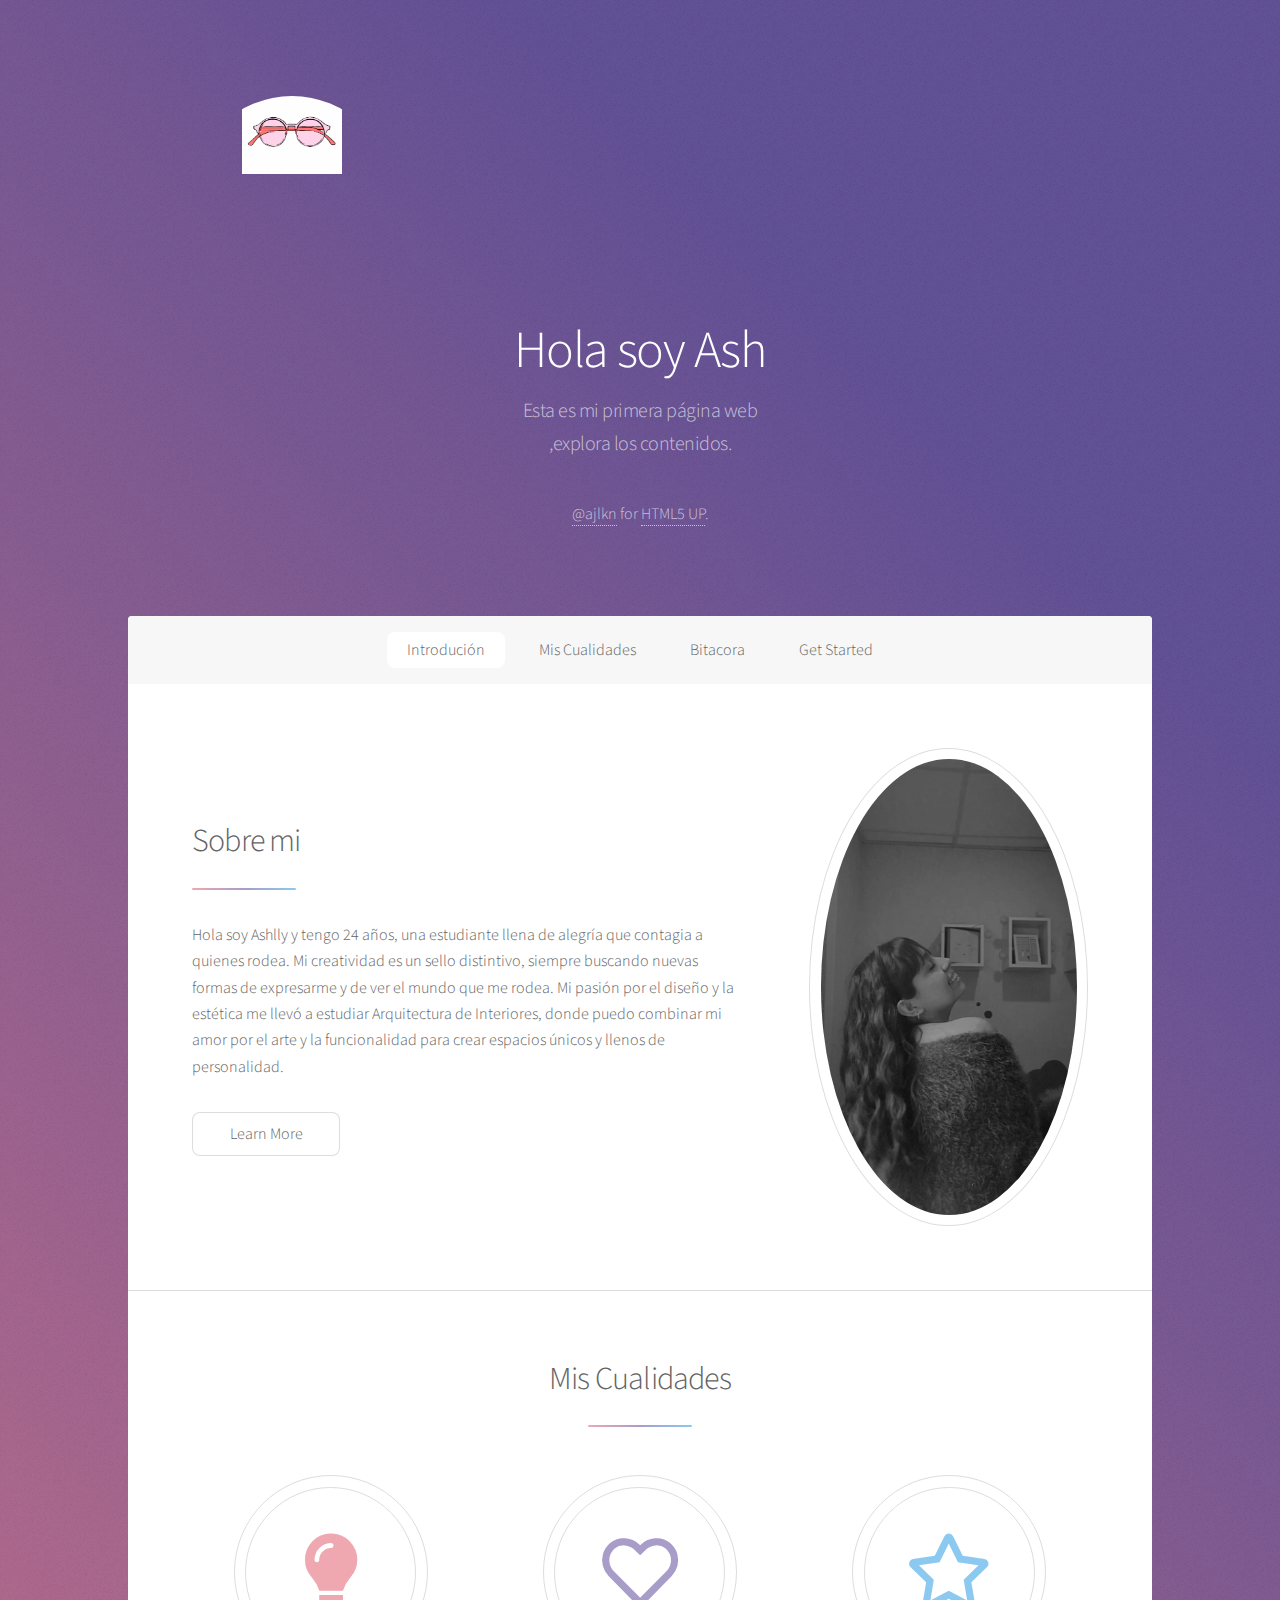
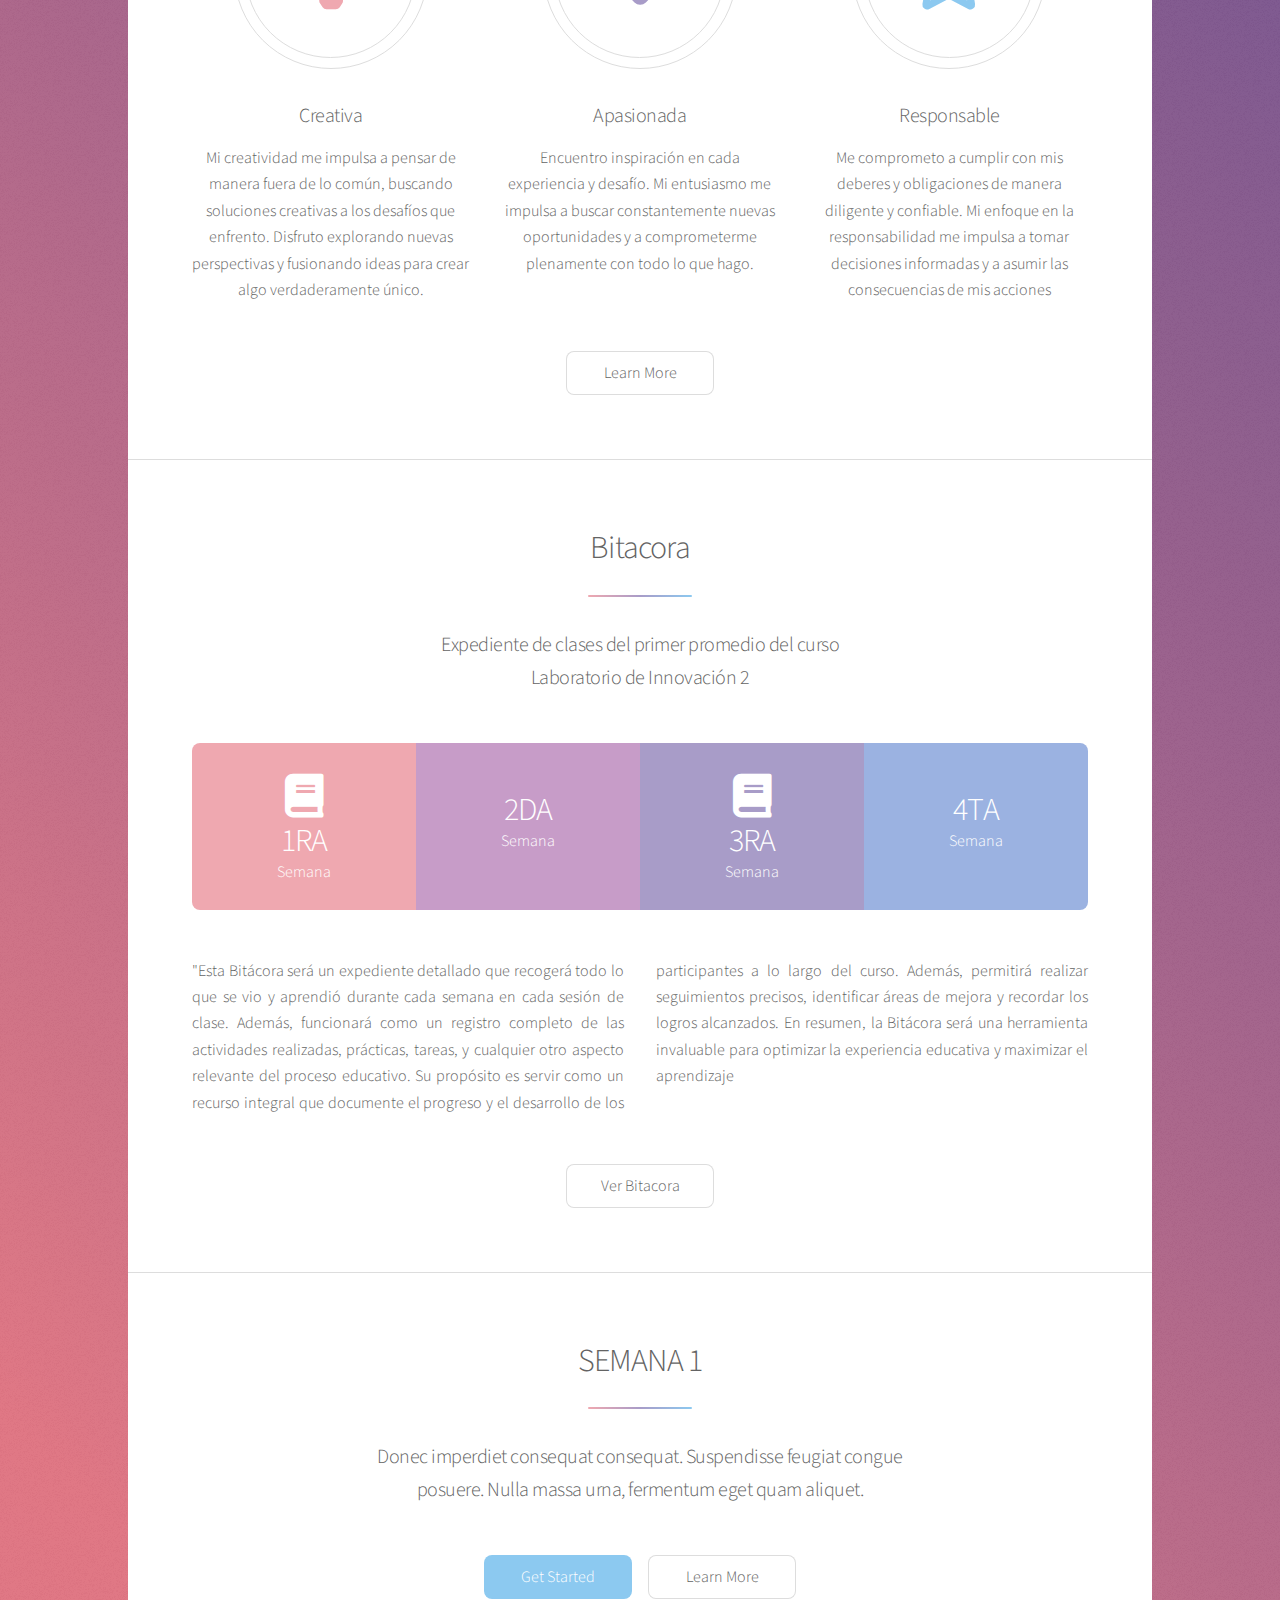
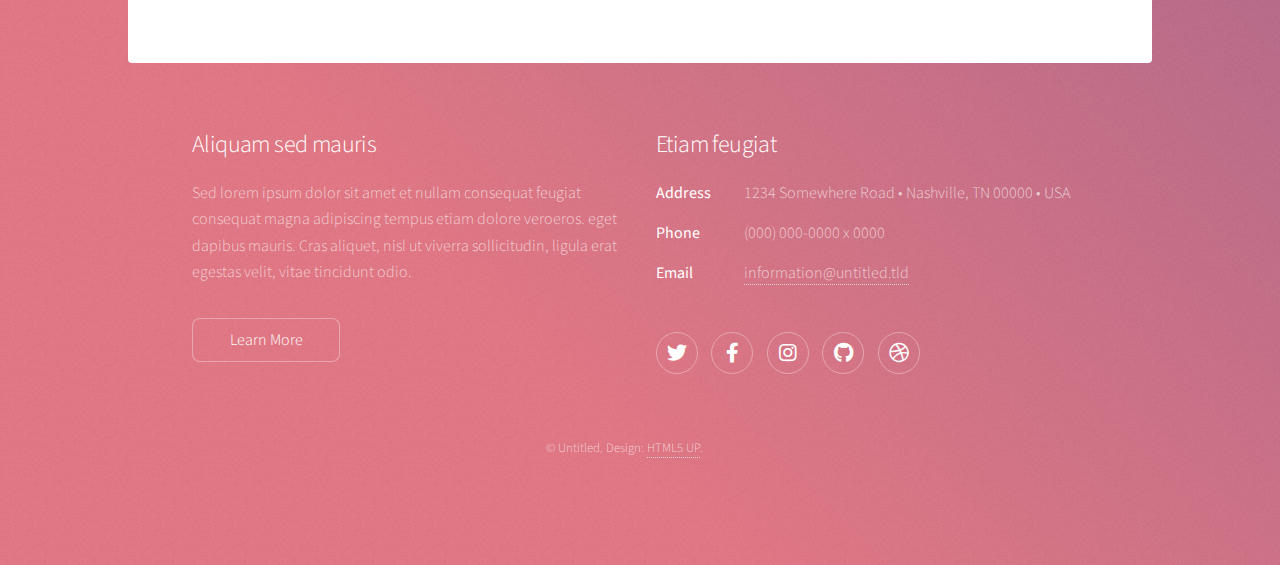
==== index.html @ 746a0861 "iconos cualidades" ====
<!DOCTYPE HTML>
<!--
	Stellar by HTML5 UP
	html5up.net | @ajlkn
	Free for personal and commercial use under the CCA 3.0 license (html5up.net/license)
-->
<html>
	<head>
		<title>Stellar by HTML5 UP</title>
		<meta charset="utf-8" />
		<meta name="viewport" content="width=device-width, initial-scale=1, user-scalable=no" />
		<link rel="stylesheet" href="assets/css/main.css" />
		<noscript><link rel="stylesheet" href="assets/css/noscript.css" /></noscript>
	</head>
	<body class="is-preload">

		<!-- Wrapper -->
			<div id="wrapper">

				<!-- Header -->
					<header id="header" class="alt">
						<span class="logo"><div class="circular-img"><img src="./gafas.jpg" alt="" />
						</div></span>
						<h1>Hola soy Ash</h1>
						<p>Esta es mi primera página web<br />
						,explora los contenidos.</p> <a href="https://twitter.com/ajlkn">@ajlkn</a> for <a href="https://html5up.net">HTML5 UP</a>.</p>
					</header>

				<!-- Nav -->
					<nav id="nav">
						<ul>
							<li><a href="#intro" class="active">Introdución</a></li>
							<li><a href="#first">Mis Cualidades</a></li>
							<li><a href="#second">Bitacora</a></li>
							<li><a href="#cta">Get Started</a></li>
						</ul>
					</nav>

				<!-- Main -->
					<div id="main">

						<!-- Introduction -->
							<section id="intro" class="main">
								<div class="spotlight">
									<div class="content">
										<header class="major">
											<h2>Sobre mi</h2>
										</header>
										<p>Hola soy Ashlly y tengo 24 años, una estudiante llena de alegría que contagia
										 a quienes rodea. Mi creatividad es un sello distintivo, siempre buscando nuevas 
									     formas de expresarme y de ver el mundo que me rodea. Mi pasión por el diseño y la
										 estética me llevó a estudiar Arquitectura de Interiores, donde puedo combinar mi 
										 amor por el arte y la funcionalidad para crear espacios únicos y llenos de personalidad.</p>
										<ul class="actions">
											<li><a href="generic.html" class="button">Learn More</a></li>
										</ul>
									</div>
									<span class="image"><img src="./IMG_7757 (1).PNG" alt="foto de perfil" /></span>
								</div>
							</section>

						<!-- First Section -->
							<section id="first" class="main special">
								<header class="major">
									<h2>Mis Cualidades</h2>
								</header>
								<ul class="features">
									<li>
										<span class="icon solid major style1 fa-lightbulb"></span>
										<h3>Creativa</h3>
										<p>Mi creatividad me impulsa a pensar de manera fuera de lo común, buscando soluciones creativas a los desafíos que enfrento. Disfruto explorando nuevas perspectivas y fusionando ideas para crear algo verdaderamente único.</p>
									</li>
									<li>
										<span class="icon major style3 fa-heart"></span>
										<h3>Apasionada</h3>
										<p>Encuentro inspiración en cada experiencia y desafío. Mi entusiasmo me impulsa a buscar constantemente nuevas oportunidades y a comprometerme plenamente con todo lo que hago.</p>
									</li>
									<li>
										<span class="icon major style5 fa-star"></span>
										<h3>Responsable</h3>
										<p>Me comprometo a cumplir con mis deberes y obligaciones de manera diligente y confiable. Mi enfoque en la responsabilidad me impulsa a tomar decisiones informadas y a asumir las consecuencias de mis acciones</p>
									</li>
								</ul>
								<footer class="major">
									<ul class="actions special">
										<li><a href="generic.html" class="button">Learn More</a></li>
									</ul>
								</footer>
							</section>

						<!-- Second Section -->
							<section id="second" class="main special">
								<header class="major">
									<h2>Bitacora</h2>
									<p>Expediente de clases del primer promedio del curso<br />
									Laboratorio de Innovación 2</p>
								</header>
								<ul class="statistics">
									<li class="style1">
										<span class="icon solid fa-book"></span>
										<strong>1RA</strong>Semana
									</li>
									<li class="style2">
										<span class="icon solid fa-computer"></span>
										<strong>2DA</strong>Semana
									</li>
									<li class="style3">
										<span class="icon solid fa-book"></span>
										<strong>3RA</strong>Semana
									</li>
									<li class="style4">
										<span class="icon solid fa-computer"></span>
										<strong>4TA</strong>Semana
									</li>
								</ul>
								<p class="content">"Esta Bitácora será un expediente detallado que recogerá todo lo que se vio y aprendió durante cada semana en cada sesión de clase. Además, funcionará como un registro completo de las actividades realizadas, prácticas, tareas, y cualquier otro aspecto relevante del proceso educativo. Su propósito es servir como un recurso integral que documente el progreso y el desarrollo de los participantes a lo largo del curso. Además, permitirá realizar seguimientos precisos, identificar áreas de mejora y recordar los logros alcanzados. En resumen, la Bitácora será una herramienta invaluable para optimizar la experiencia educativa y maximizar el aprendizaje</p>
								<footer class="major">
									<ul class="actions special">
										<li><a href="generic.html" class="button">Ver Bitacora</a></li>
									</ul>
								</footer>
							</section>

						<!-- Get Started -->
							<section id="cta" class="main special">
								<header class="major">
									<h2>SEMANA 1</h2>
									<p>Donec imperdiet consequat consequat. Suspendisse feugiat congue<br />
									posuere. Nulla massa urna, fermentum eget quam aliquet.</p>
								</header> 
								<footer class="major">
									<ul class="actions special">
										<li><a href="generic.html" class="button primary">Get Started</a></li>
										<li><a href="generic.html" class="button">Learn More</a></li>
									</ul>
								</footer>
							</section>

					</div>

				<!-- Footer -->
					<footer id="footer">
						<section>
							<h2>Aliquam sed mauris</h2>
							<p>Sed lorem ipsum dolor sit amet et nullam consequat feugiat consequat magna adipiscing tempus etiam dolore veroeros. eget dapibus mauris. Cras aliquet, nisl ut viverra sollicitudin, ligula erat egestas velit, vitae tincidunt odio.</p>
							<ul class="actions">
								<li><a href="generic.html" class="button">Learn More</a></li>
							</ul>
						</section>
						<section>
							<h2>Etiam feugiat</h2>
							<dl class="alt">
								<dt>Address</dt>
								<dd>1234 Somewhere Road &bull; Nashville, TN 00000 &bull; USA</dd>
								<dt>Phone</dt>
								<dd>(000) 000-0000 x 0000</dd>
								<dt>Email</dt>
								<dd><a href="#">information@untitled.tld</a></dd>
							</dl>
							<ul class="icons">
								<li><a href="#" class="icon brands fa-twitter alt"><span class="label">Twitter</span></a></li>
								<li><a href="#" class="icon brands fa-facebook-f alt"><span class="label">Facebook</span></a></li>
								<li><a href="#" class="icon brands fa-instagram alt"><span class="label">Instagram</span></a></li>
								<li><a href="#" class="icon brands fa-github alt"><span class="label">GitHub</span></a></li>
								<li><a href="#" class="icon brands fa-dribbble alt"><span class="label">Dribbble</span></a></li>
							</ul>
						</section>
						<p class="copyright">&copy; Untitled. Design: <a href="https://html5up.net">HTML5 UP</a>.</p>
					</footer>

			</div>

		<!-- Scripts -->
			<script src="assets/js/jquery.min.js"></script>
			<script src="assets/js/jquery.scrollex.min.js"></script>
			<script src="assets/js/jquery.scrolly.min.js"></script>
			<script src="assets/js/browser.min.js"></script>
			<script src="assets/js/breakpoints.min.js"></script>
			<script src="assets/js/util.js"></script>
			<script src="assets/js/main.js"></script>

	</body>
</html>
---- assets/css/main.css ----
@import url(fontawesome-all.min.css);
@import 'https://fonts.googleapis.com/css?family=Source+Sans+Pro:300,400';

/*
	Stellar by HTML5 UP
	html5up.net | @ajlkn
	Free for personal and commercial use under the CCA 3.0 license (html5up.net/license)
*/

html, body, div, span, applet, object,
iframe, h1, h2, h3, h4, h5, h6, p, blockquote,
pre, a, abbr, acronym, address, big, cite,
code, del, dfn, em, img, ins, kbd, q, s, samp,
small, strike, strong, sub, sup, tt, var, b,
u, i, center, dl, dt, dd, ol, ul, li, fieldset,
form, label, legend, table, caption, tbody,
tfoot, thead, tr, th, td, article, aside,
canvas, details, embed, figure, figcaption,
footer, header, hgroup, menu, nav, output, ruby,
section, summary, time, mark, audio, video {
	margin: 0;
	padding: 0;
	border: 0;
	font-size: 100%;
	font: inherit;
	vertical-align: baseline;}

article, aside, details, figcaption, figure,
footer, header, hgroup, menu, nav, section {
	display: block;}

body {
	line-height: 1;
}

ol, ul {
	list-style: none;
}

blockquote, q {
	quotes: none;
}

	blockquote:before, blockquote:after, q:before, q:after {
		content: '';
		content: none;
	}

table {
	border-collapse: collapse;
	border-spacing: 0;
}

body {
	-webkit-text-size-adjust: none;
}

mark {
	background-color: transparent;
	color: inherit;
}

input::-moz-focus-inner {
	border: 0;
	padding: 0;
}

input, select, textarea {
	-moz-appearance: none;
	-webkit-appearance: none;
	-ms-appearance: none;
	appearance: none;
}

/* Basic */

	@-ms-viewport {
		width: device-width;
	}

	body {
		-ms-overflow-style: scrollbar;
	}

	@media screen and (max-width: 480px) {

		html, body {
			min-width: 320px;
		}

	}

	html {
		box-sizing: border-box;
	}

	*, *:before, *:after {
		box-sizing: inherit;
	}

	body {
		background-color: #935d8c;
		background-image: url("images/overlay.png"), -moz-linear-gradient(45deg, #e37682 15%, #5f4d93 85%);
		background-image: url("images/overlay.png"), -webkit-linear-gradient(45deg, #e37682 15%, #5f4d93 85%);
		background-image: url("images/overlay.png"), -ms-linear-gradient(45deg, #e37682 15%, #5f4d93 85%);
		background-image: url("images/overlay.png"), linear-gradient(45deg, #e37682 15%, #5f4d93 85%);
	}

		body.is-preload *, body.is-preload *:before, body.is-preload *:after {
			-moz-animation: none !important;
			-webkit-animation: none !important;
			-ms-animation: none !important;
			animation: none !important;
			-moz-transition: none !important;
			-webkit-transition: none !important;
			-ms-transition: none !important;
			transition: none !important;
		}

/* Type */

	body {
		background-color: #935d8c;
		color: rgba(255, 255, 255, 0.65);
	}

	body, input, select, textarea {
		font-family: "Source Sans Pro", Helvetica, sans-serif;
		font-size: 17pt;
		font-weight: 300;
		line-height: 1.65;
	}

		@media screen and (max-width: 1680px) {

			body, input, select, textarea {
				font-size: 14pt;
			}

		}

		@media screen and (max-width: 1280px) {

			body, input, select, textarea {
				font-size: 12pt;
			}

		}

		@media screen and (max-width: 360px) {

			body, input, select, textarea {
				font-size: 11pt;
			}

		}

	a {
		-moz-transition: color 0.2s ease, border-bottom 0.2s ease;
		-webkit-transition: color 0.2s ease, border-bottom 0.2s ease;
		-ms-transition: color 0.2s ease, border-bottom 0.2s ease;
		transition: color 0.2s ease, border-bottom 0.2s ease;
		text-decoration: none;
		border-bottom: dotted 1px;
		color: inherit;
	}

		a:hover {
			border-bottom-color: transparent;
		}

	strong, b {
		font-weight: 400;
	}

	em, i {
		font-style: italic;
	}

	p {
		margin: 0 0 2em 0;
	}

		p.content {
			-moz-columns: 20em 2;
			-webkit-columns: 20em 2;
			-ms-columns: 20em 2;
			columns: 20em 2;
			-moz-column-gap: 2em;
			-webkit-column-gap: 2em;
			-ms-column-gap: 2em;
			column-gap: 2em;
			text-align: justify;
		}

	h1, h2, h3, h4, h5, h6 {
		font-weight: 300;
		line-height: 1.5;
		margin: 0 0 0.7em 0;
		letter-spacing: -0.025em;
	}

		h1 a, h2 a, h3 a, h4 a, h5 a, h6 a {
			color: inherit;
			text-decoration: none;
		}

	h1 {
		font-size: 2.5em;
		line-height: 1.2;
	}

	h2 {
		font-size: 1.5em;
	}

	h3 {
		font-size: 1.25em;
	}

	h4 {
		font-size: 1.1em;
	}

	h5 {
		font-size: 0.9em;
	}

	h6 {
		font-size: 0.7em;
	}

	@media screen and (max-width: 736px) {

		h1 {
			font-size: 2em;
		}

	}

	sub {
		font-size: 0.8em;
		position: relative;
		top: 0.5em;
	}

	sup {
		font-size: 0.8em;
		position: relative;
		top: -0.5em;
	}

	blockquote {
		border-left: solid 4px;
		font-style: italic;
		margin: 0 0 2em 0;
		padding: 0.5em 0 0.5em 2em;
	}

	code {
		border-radius: 8px;
		border: solid 1px;
		font-family: "Courier New", monospace;
		font-size: 0.9em;
		margin: 0 0.25em;
		padding: 0.25em 0.65em;
	}

	pre {
		-webkit-overflow-scrolling: touch;
		font-family: "Courier New", monospace;
		font-size: 0.9em;
		margin: 0 0 2em 0;
	}

		pre code {
			display: block;
			line-height: 1.75;
			padding: 1em 1.5em;
			overflow-x: auto;
		}

	hr {
		border: 0;
		border-bottom: solid 1px;
		margin: 2em 0;
	}

		hr.major {
			margin: 3em 0;
		}

	.align-left {
		text-align: left;
	}

	.align-center {
		text-align: center;
	}

	.align-right {
		text-align: right;
	}

	input, select, textarea {
		color: #ffffff;
	}

	a:hover {
		color: #ffffff;
	}

	strong, b {
		color: #ffffff;
	}

	h1, h2, h3, h4, h5, h6 {
		color: #ffffff;
	}

	blockquote {
		border-left-color: rgba(255, 255, 255, 0.35);
	}

	code {
		background: rgba(255, 255, 255, 0.075);
		border-color: rgba(255, 255, 255, 0.35);
	}

	hr {
		border-bottom-color: rgba(255, 255, 255, 0.35);
	}

/* Row */

	.row {
		display: flex;
		flex-wrap: wrap;
		box-sizing: border-box;
		align-items: stretch;
	}

		.row > * {
			box-sizing: border-box;
		}

		.row.gtr-uniform > * > :last-child {
			margin-bottom: 0;
		}

		.row.aln-left {
			justify-content: flex-start;
		}

		.row.aln-center {
			justify-content: center;
		}

		.row.aln-right {
			justify-content: flex-end;
		}

		.row.aln-top {
			align-items: flex-start;
		}

		.row.aln-middle {
			align-items: center;
		}

		.row.aln-bottom {
			align-items: flex-end;
		}

		.row > .imp {
			order: -1;
		}

		.row > .col-1 {
			width: 8.33333%;
		}

		.row > .off-1 {
			margin-left: 8.33333%;
		}

		.row > .col-2 {
			width: 16.66667%;
		}

		.row > .off-2 {
			margin-left: 16.66667%;
		}

		.row > .col-3 {
			width: 25%;
		}

		.row > .off-3 {
			margin-left: 25%;
		}

		.row > .col-4 {
			width: 33.33333%;
		}

		.row > .off-4 {
			margin-left: 33.33333%;
		}

		.row > .col-5 {
			width: 41.66667%;
		}

		.row > .off-5 {
			margin-left: 41.66667%;
		}

		.row > .col-6 {
			width: 50%;
		}

		.row > .off-6 {
			margin-left: 50%;
		}

		.row > .col-7 {
			width: 58.33333%;
		}

		.row > .off-7 {
			margin-left: 58.33333%;
		}

		.row > .col-8 {
			width: 66.66667%;
		}

		.row > .off-8 {
			margin-left: 66.66667%;
		}

		.row > .col-9 {
			width: 75%;
		}

		.row > .off-9 {
			margin-left: 75%;
		}

		.row > .col-10 {
			width: 83.33333%;
		}

		.row > .off-10 {
			margin-left: 83.33333%;
		}

		.row > .col-11 {
			width: 91.66667%;
		}

		.row > .off-11 {
			margin-left: 91.66667%;
		}

		.row > .col-12 {
			width: 100%;
		}

		.row > .off-12 {
			margin-left: 100%;
		}

		.row.gtr-0 {
			margin-top: 0;
			margin-left: 0em;
		}

			.row.gtr-0 > * {
				padding: 0 0 0 0em;
			}

			.row.gtr-0.gtr-uniform {
				margin-top: 0em;
			}

				.row.gtr-0.gtr-uniform > * {
					padding-top: 0em;
				}

		.row.gtr-25 {
			margin-top: 0;
			margin-left: -0.375em;
		}

			.row.gtr-25 > * {
				padding: 0 0 0 0.375em;
			}

			.row.gtr-25.gtr-uniform {
				margin-top: -0.375em;
			}

				.row.gtr-25.gtr-uniform > * {
					padding-top: 0.375em;
				}

		.row.gtr-50 {
			margin-top: 0;
			margin-left: -0.75em;
		}

			.row.gtr-50 > * {
				padding: 0 0 0 0.75em;
			}

			.row.gtr-50.gtr-uniform {
				margin-top: -0.75em;
			}

				.row.gtr-50.gtr-uniform > * {
					padding-top: 0.75em;
				}

		.row {
			margin-top: 0;
			margin-left: -1.5em;
		}

			.row > * {
				padding: 0 0 0 1.5em;
			}

			.row.gtr-uniform {
				margin-top: -1.5em;
			}

				.row.gtr-uniform > * {
					padding-top: 1.5em;
				}

		.row.gtr-150 {
			margin-top: 0;
			margin-left: -2.25em;
		}

			.row.gtr-150 > * {
				padding: 0 0 0 2.25em;
			}

			.row.gtr-150.gtr-uniform {
				margin-top: -2.25em;
			}

				.row.gtr-150.gtr-uniform > * {
					padding-top: 2.25em;
				}

		.row.gtr-200 {
			margin-top: 0;
			margin-left: -3em;
		}

			.row.gtr-200 > * {
				padding: 0 0 0 3em;
			}

			.row.gtr-200.gtr-uniform {
				margin-top: -3em;
			}

				.row.gtr-200.gtr-uniform > * {
					padding-top: 3em;
				}

		@media screen and (max-width: 1680px) {

			.row {
				display: flex;
				flex-wrap: wrap;
				box-sizing: border-box;
				align-items: stretch;
			}

				.row > * {
					box-sizing: border-box;
				}

				.row.gtr-uniform > * > :last-child {
					margin-bottom: 0;
				}

				.row.aln-left {
					justify-content: flex-start;
				}

				.row.aln-center {
					justify-content: center;
				}

				.row.aln-right {
					justify-content: flex-end;
				}

				.row.aln-top {
					align-items: flex-start;
				}

				.row.aln-middle {
					align-items: center;
				}

				.row.aln-bottom {
					align-items: flex-end;
				}

				.row > .imp-xlarge {
					order: -1;
				}

				.row > .col-1-xlarge {
					width: 8.33333%;
				}

				.row > .off-1-xlarge {
					margin-left: 8.33333%;
				}

				.row > .col-2-xlarge {
					width: 16.66667%;
				}

				.row > .off-2-xlarge {
					margin-left: 16.66667%;
				}

				.row > .col-3-xlarge {
					width: 25%;
				}

				.row > .off-3-xlarge {
					margin-left: 25%;
				}

				.row > .col-4-xlarge {
					width: 33.33333%;
				}

				.row > .off-4-xlarge {
					margin-left: 33.33333%;
				}

				.row > .col-5-xlarge {
					width: 41.66667%;
				}

				.row > .off-5-xlarge {
					margin-left: 41.66667%;
				}

				.row > .col-6-xlarge {
					width: 50%;
				}

				.row > .off-6-xlarge {
					margin-left: 50%;
				}

				.row > .col-7-xlarge {
					width: 58.33333%;
				}

				.row > .off-7-xlarge {
					margin-left: 58.33333%;
				}

				.row > .col-8-xlarge {
					width: 66.66667%;
				}

				.row > .off-8-xlarge {
					margin-left: 66.66667%;
				}

				.row > .col-9-xlarge {
					width: 75%;
				}

				.row > .off-9-xlarge {
					margin-left: 75%;
				}

				.row > .col-10-xlarge {
					width: 83.33333%;
				}

				.row > .off-10-xlarge {
					margin-left: 83.33333%;
				}

				.row > .col-11-xlarge {
					width: 91.66667%;
				}

				.row > .off-11-xlarge {
					margin-left: 91.66667%;
				}

				.row > .col-12-xlarge {
					width: 100%;
				}

				.row > .off-12-xlarge {
					margin-left: 100%;
				}

				.row.gtr-0 {
					margin-top: 0;
					margin-left: 0em;
				}

					.row.gtr-0 > * {
						padding: 0 0 0 0em;
					}

					.row.gtr-0.gtr-uniform {
						margin-top: 0em;
					}

						.row.gtr-0.gtr-uniform > * {
							padding-top: 0em;
						}

				.row.gtr-25 {
					margin-top: 0;
					margin-left: -0.375em;
				}

					.row.gtr-25 > * {
						padding: 0 0 0 0.375em;
					}

					.row.gtr-25.gtr-uniform {
						margin-top: -0.375em;
					}

						.row.gtr-25.gtr-uniform > * {
							padding-top: 0.375em;
						}

				.row.gtr-50 {
					margin-top: 0;
					margin-left: -0.75em;
				}

					.row.gtr-50 > * {
						padding: 0 0 0 0.75em;
					}

					.row.gtr-50.gtr-uniform {
						margin-top: -0.75em;
					}

						.row.gtr-50.gtr-uniform > * {
							padding-top: 0.75em;
						}

				.row {
					margin-top: 0;
					margin-left: -1.5em;
				}

					.row > * {
						padding: 0 0 0 1.5em;
					}

					.row.gtr-uniform {
						margin-top: -1.5em;
					}

						.row.gtr-uniform > * {
							padding-top: 1.5em;
						}

				.row.gtr-150 {
					margin-top: 0;
					margin-left: -2.25em;
				}

					.row.gtr-150 > * {
						padding: 0 0 0 2.25em;
					}

					.row.gtr-150.gtr-uniform {
						margin-top: -2.25em;
					}

						.row.gtr-150.gtr-uniform > * {
							padding-top: 2.25em;
						}

				.row.gtr-200 {
					margin-top: 0;
					margin-left: -3em;
				}

					.row.gtr-200 > * {
						padding: 0 0 0 3em;
					}

					.row.gtr-200.gtr-uniform {
						margin-top: -3em;
					}

						.row.gtr-200.gtr-uniform > * {
							padding-top: 3em;
						}

		}

		@media screen and (max-width: 1280px) {

			.row {
				display: flex;
				flex-wrap: wrap;
				box-sizing: border-box;
				align-items: stretch;
			}

				.row > * {
					box-sizing: border-box;
				}

				.row.gtr-uniform > * > :last-child {
					margin-bottom: 0;
				}

				.row.aln-left {
					justify-content: flex-start;
				}

				.row.aln-center {
					justify-content: center;
				}

				.row.aln-right {
					justify-content: flex-end;
				}

				.row.aln-top {
					align-items: flex-start;
				}

				.row.aln-middle {
					align-items: center;
				}

				.row.aln-bottom {
					align-items: flex-end;
				}

				.row > .imp-large {
					order: -1;
				}

				.row > .col-1-large {
					width: 8.33333%;
				}

				.row > .off-1-large {
					margin-left: 8.33333%;
				}

				.row > .col-2-large {
					width: 16.66667%;
				}

				.row > .off-2-large {
					margin-left: 16.66667%;
				}

				.row > .col-3-large {
					width: 25%;
				}

				.row > .off-3-large {
					margin-left: 25%;
				}

				.row > .col-4-large {
					width: 33.33333%;
				}

				.row > .off-4-large {
					margin-left: 33.33333%;
				}

				.row > .col-5-large {
					width: 41.66667%;
				}

				.row > .off-5-large {
					margin-left: 41.66667%;
				}

				.row > .col-6-large {
					width: 50%;
				}

				.row > .off-6-large {
					margin-left: 50%;
				}

				.row > .col-7-large {
					width: 58.33333%;
				}

				.row > .off-7-large {
					margin-left: 58.33333%;
				}

				.row > .col-8-large {
					width: 66.66667%;
				}

				.row > .off-8-large {
					margin-left: 66.66667%;
				}

				.row > .col-9-large {
					width: 75%;
				}

				.row > .off-9-large {
					margin-left: 75%;
				}

				.row > .col-10-large {
					width: 83.33333%;
				}

				.row > .off-10-large {
					margin-left: 83.33333%;
				}

				.row > .col-11-large {
					width: 91.66667%;
				}

				.row > .off-11-large {
					margin-left: 91.66667%;
				}

				.row > .col-12-large {
					width: 100%;
				}

				.row > .off-12-large {
					margin-left: 100%;
				}

				.row.gtr-0 {
					margin-top: 0;
					margin-left: 0em;
				}

					.row.gtr-0 > * {
						padding: 0 0 0 0em;
					}

					.row.gtr-0.gtr-uniform {
						margin-top: 0em;
					}

						.row.gtr-0.gtr-uniform > * {
							padding-top: 0em;
						}

				.row.gtr-25 {
					margin-top: 0;
					margin-left: -0.375em;
				}

					.row.gtr-25 > * {
						padding: 0 0 0 0.375em;
					}

					.row.gtr-25.gtr-uniform {
						margin-top: -0.375em;
					}

						.row.gtr-25.gtr-uniform > * {
							padding-top: 0.375em;
						}

				.row.gtr-50 {
					margin-top: 0;
					margin-left: -0.75em;
				}

					.row.gtr-50 > * {
						padding: 0 0 0 0.75em;
					}

					.row.gtr-50.gtr-uniform {
						margin-top: -0.75em;
					}

						.row.gtr-50.gtr-uniform > * {
							padding-top: 0.75em;
						}

				.row {
					margin-top: 0;
					margin-left: -1.5em;
				}

					.row > * {
						padding: 0 0 0 1.5em;
					}

					.row.gtr-uniform {
						margin-top: -1.5em;
					}

						.row.gtr-uniform > * {
							padding-top: 1.5em;
						}

				.row.gtr-150 {
					margin-top: 0;
					margin-left: -2.25em;
				}

					.row.gtr-150 > * {
						padding: 0 0 0 2.25em;
					}

					.row.gtr-150.gtr-uniform {
						margin-top: -2.25em;
					}

						.row.gtr-150.gtr-uniform > * {
							padding-top: 2.25em;
						}

				.row.gtr-200 {
					margin-top: 0;
					margin-left: -3em;
				}

					.row.gtr-200 > * {
						padding: 0 0 0 3em;
					}

					.row.gtr-200.gtr-uniform {
						margin-top: -3em;
					}

						.row.gtr-200.gtr-uniform > * {
							padding-top: 3em;
						}

		}

		@media screen and (max-width: 980px) {

			.row {
				display: flex;
				flex-wrap: wrap;
				box-sizing: border-box;
				align-items: stretch;
			}

				.row > * {
					box-sizing: border-box;
				}

				.row.gtr-uniform > * > :last-child {
					margin-bottom: 0;
				}

				.row.aln-left {
					justify-content: flex-start;
				}

				.row.aln-center {
					justify-content: center;
				}

				.row.aln-right {
					justify-content: flex-end;
				}

				.row.aln-top {
					align-items: flex-start;
				}

				.row.aln-middle {
					align-items: center;
				}

				.row.aln-bottom {
					align-items: flex-end;
				}

				.row > .imp-medium {
					order: -1;
				}

				.row > .col-1-medium {
					width: 8.33333%;
				}

				.row > .off-1-medium {
					margin-left: 8.33333%;
				}

				.row > .col-2-medium {
					width: 16.66667%;
				}

				.row > .off-2-medium {
					margin-left: 16.66667%;
				}

				.row > .col-3-medium {
					width: 25%;
				}

				.row > .off-3-medium {
					margin-left: 25%;
				}

				.row > .col-4-medium {
					width: 33.33333%;
				}

				.row > .off-4-medium {
					margin-left: 33.33333%;
				}

				.row > .col-5-medium {
					width: 41.66667%;
				}

				.row > .off-5-medium {
					margin-left: 41.66667%;
				}

				.row > .col-6-medium {
					width: 50%;
				}

				.row > .off-6-medium {
					margin-left: 50%;
				}

				.row > .col-7-medium {
					width: 58.33333%;
				}

				.row > .off-7-medium {
					margin-left: 58.33333%;
				}

				.row > .col-8-medium {
					width: 66.66667%;
				}

				.row > .off-8-medium {
					margin-left: 66.66667%;
				}

				.row > .col-9-medium {
					width: 75%;
				}

				.row > .off-9-medium {
					margin-left: 75%;
				}

				.row > .col-10-medium {
					width: 83.33333%;
				}

				.row > .off-10-medium {
					margin-left: 83.33333%;
				}

				.row > .col-11-medium {
					width: 91.66667%;
				}

				.row > .off-11-medium {
					margin-left: 91.66667%;
				}

				.row > .col-12-medium {
					width: 100%;
				}

				.row > .off-12-medium {
					margin-left: 100%;
				}

				.row.gtr-0 {
					margin-top: 0;
					margin-left: 0em;
				}

					.row.gtr-0 > * {
						padding: 0 0 0 0em;
					}

					.row.gtr-0.gtr-uniform {
						margin-top: 0em;
					}

						.row.gtr-0.gtr-uniform > * {
							padding-top: 0em;
						}

				.row.gtr-25 {
					margin-top: 0;
					margin-left: -0.375em;
				}

					.row.gtr-25 > * {
						padding: 0 0 0 0.375em;
					}

					.row.gtr-25.gtr-uniform {
						margin-top: -0.375em;
					}

						.row.gtr-25.gtr-uniform > * {
							padding-top: 0.375em;
						}

				.row.gtr-50 {
					margin-top: 0;
					margin-left: -0.75em;
				}

					.row.gtr-50 > * {
						padding: 0 0 0 0.75em;
					}

					.row.gtr-50.gtr-uniform {
						margin-top: -0.75em;
					}

						.row.gtr-50.gtr-uniform > * {
							padding-top: 0.75em;
						}

				.row {
					margin-top: 0;
					margin-left: -1.5em;
				}

					.row > * {
						padding: 0 0 0 1.5em;
					}

					.row.gtr-uniform {
						margin-top: -1.5em;
					}

						.row.gtr-uniform > * {
							padding-top: 1.5em;
						}

				.row.gtr-150 {
					margin-top: 0;
					margin-left: -2.25em;
				}

					.row.gtr-150 > * {
						padding: 0 0 0 2.25em;
					}

					.row.gtr-150.gtr-uniform {
						margin-top: -2.25em;
					}

						.row.gtr-150.gtr-uniform > * {
							padding-top: 2.25em;
						}

				.row.gtr-200 {
					margin-top: 0;
					margin-left: -3em;
				}

					.row.gtr-200 > * {
						padding: 0 0 0 3em;
					}

					.row.gtr-200.gtr-uniform {
						margin-top: -3em;
					}

						.row.gtr-200.gtr-uniform > * {
							padding-top: 3em;
						}

		}

		@media screen and (max-width: 736px) {

			.row {
				display: flex;
				flex-wrap: wrap;
				box-sizing: border-box;
				align-items: stretch;
			}

				.row > * {
					box-sizing: border-box;
				}

				.row.gtr-uniform > * > :last-child {
					margin-bottom: 0;
				}

				.row.aln-left {
					justify-content: flex-start;
				}

				.row.aln-center {
					justify-content: center;
				}

				.row.aln-right {
					justify-content: flex-end;
				}

				.row.aln-top {
					align-items: flex-start;
				}

				.row.aln-middle {
					align-items: center;
				}

				.row.aln-bottom {
					align-items: flex-end;
				}

				.row > .imp-small {
					order: -1;
				}

				.row > .col-1-small {
					width: 8.33333%;
				}

				.row > .off-1-small {
					margin-left: 8.33333%;
				}

				.row > .col-2-small {
					width: 16.66667%;
				}

				.row > .off-2-small {
					margin-left: 16.66667%;
				}

				.row > .col-3-small {
					width: 25%;
				}

				.row > .off-3-small {
					margin-left: 25%;
				}

				.row > .col-4-small {
					width: 33.33333%;
				}

				.row > .off-4-small {
					margin-left: 33.33333%;
				}

				.row > .col-5-small {
					width: 41.66667%;
				}

				.row > .off-5-small {
					margin-left: 41.66667%;
				}

				.row > .col-6-small {
					width: 50%;
				}

				.row > .off-6-small {
					margin-left: 50%;
				}

				.row > .col-7-small {
					width: 58.33333%;
				}

				.row > .off-7-small {
					margin-left: 58.33333%;
				}

				.row > .col-8-small {
					width: 66.66667%;
				}

				.row > .off-8-small {
					margin-left: 66.66667%;
				}

				.row > .col-9-small {
					width: 75%;
				}

				.row > .off-9-small {
					margin-left: 75%;
				}

				.row > .col-10-small {
					width: 83.33333%;
				}

				.row > .off-10-small {
					margin-left: 83.33333%;
				}

				.row > .col-11-small {
					width: 91.66667%;
				}

				.row > .off-11-small {
					margin-left: 91.66667%;
				}

				.row > .col-12-small {
					width: 100%;
				}

				.row > .off-12-small {
					margin-left: 100%;
				}

				.row.gtr-0 {
					margin-top: 0;
					margin-left: 0em;
				}

					.row.gtr-0 > * {
						padding: 0 0 0 0em;
					}

					.row.gtr-0.gtr-uniform {
						margin-top: 0em;
					}

						.row.gtr-0.gtr-uniform > * {
							padding-top: 0em;
						}

				.row.gtr-25 {
					margin-top: 0;
					margin-left: -0.25em;
				}

					.row.gtr-25 > * {
						padding: 0 0 0 0.25em;
					}

					.row.gtr-25.gtr-uniform {
						margin-top: -0.25em;
					}

						.row.gtr-25.gtr-uniform > * {
							padding-top: 0.25em;
						}

				.row.gtr-50 {
					margin-top: 0;
					margin-left: -0.5em;
				}

					.row.gtr-50 > * {
						padding: 0 0 0 0.5em;
					}

					.row.gtr-50.gtr-uniform {
						margin-top: -0.5em;
					}

						.row.gtr-50.gtr-uniform > * {
							padding-top: 0.5em;
						}

				.row {
					margin-top: 0;
					margin-left: -1em;
				}

					.row > * {
						padding: 0 0 0 1em;
					}

					.row.gtr-uniform {
						margin-top: -1em;
					}

						.row.gtr-uniform > * {
							padding-top: 1em;
						}

				.row.gtr-150 {
					margin-top: 0;
					margin-left: -1.5em;
				}

					.row.gtr-150 > * {
						padding: 0 0 0 1.5em;
					}

					.row.gtr-150.gtr-uniform {
						margin-top: -1.5em;
					}

						.row.gtr-150.gtr-uniform > * {
							padding-top: 1.5em;
						}

				.row.gtr-200 {
					margin-top: 0;
					margin-left: -2em;
				}

					.row.gtr-200 > * {
						padding: 0 0 0 2em;
					}

					.row.gtr-200.gtr-uniform {
						margin-top: -2em;
					}

						.row.gtr-200.gtr-uniform > * {
							padding-top: 2em;
						}

		}

		@media screen and (max-width: 480px) {

			.row {
				display: flex;
				flex-wrap: wrap;
				box-sizing: border-box;
				align-items: stretch;
			}

				.row > * {
					box-sizing: border-box;
				}

				.row.gtr-uniform > * > :last-child {
					margin-bottom: 0;
				}

				.row.aln-left {
					justify-content: flex-start;
				}

				.row.aln-center {
					justify-content: center;
				}

				.row.aln-right {
					justify-content: flex-end;
				}

				.row.aln-top {
					align-items: flex-start;
				}

				.row.aln-middle {
					align-items: center;
				}

				.row.aln-bottom {
					align-items: flex-end;
				}

				.row > .imp-xsmall {
					order: -1;
				}

				.row > .col-1-xsmall {
					width: 8.33333%;
				}

				.row > .off-1-xsmall {
					margin-left: 8.33333%;
				}

				.row > .col-2-xsmall {
					width: 16.66667%;
				}

				.row > .off-2-xsmall {
					margin-left: 16.66667%;
				}

				.row > .col-3-xsmall {
					width: 25%;
				}

				.row > .off-3-xsmall {
					margin-left: 25%;
				}

				.row > .col-4-xsmall {
					width: 33.33333%;
				}

				.row > .off-4-xsmall {
					margin-left: 33.33333%;
				}

				.row > .col-5-xsmall {
					width: 41.66667%;
				}

				.row > .off-5-xsmall {
					margin-left: 41.66667%;
				}

				.row > .col-6-xsmall {
					width: 50%;
				}

				.row > .off-6-xsmall {
					margin-left: 50%;
				}

				.row > .col-7-xsmall {
					width: 58.33333%;
				}

				.row > .off-7-xsmall {
					margin-left: 58.33333%;
				}

				.row > .col-8-xsmall {
					width: 66.66667%;
				}

				.row > .off-8-xsmall {
					margin-left: 66.66667%;
				}

				.row > .col-9-xsmall {
					width: 75%;
				}

				.row > .off-9-xsmall {
					margin-left: 75%;
				}

				.row > .col-10-xsmall {
					width: 83.33333%;
				}

				.row > .off-10-xsmall {
					margin-left: 83.33333%;
				}

				.row > .col-11-xsmall {
					width: 91.66667%;
				}

				.row > .off-11-xsmall {
					margin-left: 91.66667%;
				}

				.row > .col-12-xsmall {
					width: 100%;
				}

				.row > .off-12-xsmall {
					margin-left: 100%;
				}

				.row.gtr-0 {
					margin-top: 0;
					margin-left: 0em;
				}

					.row.gtr-0 > * {
						padding: 0 0 0 0em;
					}

					.row.gtr-0.gtr-uniform {
						margin-top: 0em;
					}

						.row.gtr-0.gtr-uniform > * {
							padding-top: 0em;
						}

				.row.gtr-25 {
					margin-top: 0;
					margin-left: -0.3125em;
				}

					.row.gtr-25 > * {
						padding: 0 0 0 0.3125em;
					}

					.row.gtr-25.gtr-uniform {
						margin-top: -0.3125em;
					}

						.row.gtr-25.gtr-uniform > * {
							padding-top: 0.3125em;
						}

				.row.gtr-50 {
					margin-top: 0;
					margin-left: -0.625em;
				}

					.row.gtr-50 > * {
						padding: 0 0 0 0.625em;
					}

					.row.gtr-50.gtr-uniform {
						margin-top: -0.625em;
					}

						.row.gtr-50.gtr-uniform > * {
							padding-top: 0.625em;
						}

				.row {
					margin-top: 0;
					margin-left: -1.25em;
				}

					.row > * {
						padding: 0 0 0 1.25em;
					}

					.row.gtr-uniform {
						margin-top: -1.25em;
					}

						.row.gtr-uniform > * {
							padding-top: 1.25em;
						}

				.row.gtr-150 {
					margin-top: 0;
					margin-left: -1.875em;
				}

					.row.gtr-150 > * {
						padding: 0 0 0 1.875em;
					}

					.row.gtr-150.gtr-uniform {
						margin-top: -1.875em;
					}

						.row.gtr-150.gtr-uniform > * {
							padding-top: 1.875em;
						}

				.row.gtr-200 {
					margin-top: 0;
					margin-left: -2.5em;
				}

					.row.gtr-200 > * {
						padding: 0 0 0 2.5em;
					}

					.row.gtr-200.gtr-uniform {
						margin-top: -2.5em;
					}

						.row.gtr-200.gtr-uniform > * {
							padding-top: 2.5em;
						}

		}

/* Box */

	.box {
		border-radius: 8px;
		border: solid;
		margin-bottom: 2em;
		padding: 1.5em;
	}

		.box > :last-child,
		.box > :last-child > :last-child,
		.box > :last-child > :last-child > :last-child {
			margin-bottom: 0;
		}

		.box.alt {
			border: 0;
			border-radius: 0;
			padding: 0;
		}

	.box {
		border-color: rgba(255, 255, 255, 0.35);
	}

/* Button */

	input[type="submit"],
	input[type="reset"],
	input[type="button"],
	button,
	.button {
		-moz-appearance: none;
		-webkit-appearance: none;
		-ms-appearance: none;
		appearance: none;
		-moz-transition: background-color 0.2s ease-in-out, color 0.2s ease-in-out;
		-webkit-transition: background-color 0.2s ease-in-out, color 0.2s ease-in-out;
		-ms-transition: background-color 0.2s ease-in-out, color 0.2s ease-in-out;
		transition: background-color 0.2s ease-in-out, color 0.2s ease-in-out;
		border-radius: 8px;
		border: 0;
		cursor: pointer;
		display: inline-block;
		font-weight: 300;
		height: 2.75em;
		line-height: 2.75em;
		min-width: 9.25em;
		padding: 0 1.5em;
		text-align: center;
		text-decoration: none;
		white-space: nowrap;
	}

		input[type="submit"].icon,
		input[type="reset"].icon,
		input[type="button"].icon,
		button.icon,
		.button.icon {
			padding-left: 1.35em;
		}

			input[type="submit"].icon:before,
			input[type="reset"].icon:before,
			input[type="button"].icon:before,
			button.icon:before,
			.button.icon:before {
				margin-right: 0.5em;
			}

		input[type="submit"].fit,
		input[type="reset"].fit,
		input[type="button"].fit,
		button.fit,
		.button.fit {
			width: 100%;
		}

		input[type="submit"].small,
		input[type="reset"].small,
		input[type="button"].small,
		button.small,
		.button.small {
			font-size: 0.8em;
		}

		input[type="submit"].large,
		input[type="reset"].large,
		input[type="button"].large,
		button.large,
		.button.large {
			font-size: 1.35em;
		}

		input[type="submit"].disabled, input[type="submit"]:disabled,
		input[type="reset"].disabled,
		input[type="reset"]:disabled,
		input[type="button"].disabled,
		input[type="button"]:disabled,
		button.disabled,
		button:disabled,
		.button.disabled,
		.button:disabled {
			pointer-events: none;
			opacity: 0.25;
		}

		@media screen and (max-width: 736px) {

			input[type="submit"],
			input[type="reset"],
			input[type="button"],
			button,
			.button {
				min-width: 0;
			}

		}

	input[type="submit"],
	input[type="reset"],
	input[type="button"],
	button,
	.button {
		background-color: transparent;
		box-shadow: inset 0 0 0 1px rgba(255, 255, 255, 0.35);
		color: #ffffff !important;
	}

		input[type="submit"]:hover,
		input[type="reset"]:hover,
		input[type="button"]:hover,
		button:hover,
		.button:hover {
			background-color: rgba(255, 255, 255, 0.075);
		}

		input[type="submit"]:active,
		input[type="reset"]:active,
		input[type="button"]:active,
		button:active,
		.button:active {
			background-color: rgba(255, 255, 255, 0.2);
		}

		input[type="submit"].icon:before,
		input[type="reset"].icon:before,
		input[type="button"].icon:before,
		button.icon:before,
		.button.icon:before {
			color: rgba(255, 255, 255, 0.5);
		}

		input[type="submit"].primary,
		input[type="reset"].primary,
		input[type="button"].primary,
		button.primary,
		.button.primary {
			background-color: #8cc9f0;
			color: #ffffff !important;
			box-shadow: none;
		}

			input[type="submit"].primary:hover,
			input[type="reset"].primary:hover,
			input[type="button"].primary:hover,
			button.primary:hover,
			.button.primary:hover {
				background-color: #9acff2;
			}

			input[type="submit"].primary:active,
			input[type="reset"].primary:active,
			input[type="button"].primary:active,
			button.primary:active,
			.button.primary:active {
				background-color: #7ec3ee;
			}

			input[type="submit"].primary.icon:before,
			input[type="reset"].primary.icon:before,
			input[type="button"].primary.icon:before,
			button.primary.icon:before,
			.button.primary.icon:before {
				color: #ffffff !important;
			}

/* Form */

	form {
		margin: 0 0 2em 0;
	}

	label {
		display: block;
		font-size: 0.9em;
		font-weight: 400;
		margin: 0 0 1em 0;
	}

	input[type="text"],
	input[type="password"],
	input[type="email"],
	select,
	textarea {
		-moz-appearance: none;
		-webkit-appearance: none;
		-ms-appearance: none;
		appearance: none;
		border-radius: 8px;
		border: solid 1px;
		color: inherit;
		display: block;
		outline: 0;
		padding: 0 1em;
		text-decoration: none;
		width: 100%;
	}

		input[type="text"]:invalid,
		input[type="password"]:invalid,
		input[type="email"]:invalid,
		select:invalid,
		textarea:invalid {
			box-shadow: none;
		}

	select {
		background-size: 1.25rem;
		background-repeat: no-repeat;
		background-position: calc(100% - 1rem) center;
		height: 2.75em;
		padding-right: 2.75em;
		text-overflow: ellipsis;
	}

		select:focus::-ms-value {
			background-color: transparent;
		}

		select::-ms-expand {
			display: none;
		}

	input[type="text"],
	input[type="password"],
	input[type="email"],
	select {
		height: 2.75em;
	}

	textarea {
		padding: 0.75em 1em;
	}

	input[type="checkbox"],
	input[type="radio"] {
		-moz-appearance: none;
		-webkit-appearance: none;
		-ms-appearance: none;
		appearance: none;
		display: block;
		float: left;
		margin-right: -2em;
		opacity: 0;
		width: 1em;
		z-index: -1;
	}

		input[type="checkbox"] + label,
		input[type="radio"] + label {
			text-decoration: none;
			cursor: pointer;
			display: inline-block;
			font-size: 1em;
			font-weight: 300;
			padding-left: 2.4em;
			padding-right: 0.75em;
			position: relative;
		}

			input[type="checkbox"] + label:before,
			input[type="radio"] + label:before {
				-moz-osx-font-smoothing: grayscale;
				-webkit-font-smoothing: antialiased;
				display: inline-block;
				font-style: normal;
				font-variant: normal;
				text-rendering: auto;
				line-height: 1;
				text-transform: none !important;
				font-family: 'Font Awesome 5 Free';
				font-weight: 900;
			}

			input[type="checkbox"] + label:before,
			input[type="radio"] + label:before {
				border-radius: 8px;
				border: solid 1px;
				content: '';
				display: inline-block;
				font-size: 0.8em;
				height: 2.0625em;
				left: 0;
				line-height: 2.0625em;
				position: absolute;
				text-align: center;
				top: 0;
				width: 2.0625em;
			}

		input[type="checkbox"]:checked + label:before,
		input[type="radio"]:checked + label:before {
			content: '\f00c';
		}

	input[type="checkbox"] + label:before {
		border-radius: 8px;
	}

	input[type="radio"] + label:before {
		border-radius: 100%;
	}

	::-webkit-input-placeholder {
		opacity: 1.0;
	}

	:-moz-placeholder {
		opacity: 1.0;
	}

	::-moz-placeholder {
		opacity: 1.0;
	}

	:-ms-input-placeholder {
		opacity: 1.0;
	}

	label {
		color: #ffffff;
	}

	input[type="text"],
	input[type="password"],
	input[type="email"],
	select,
	textarea {
		background-color: rgba(255, 255, 255, 0.075);
		border-color: rgba(255, 255, 255, 0.35);
	}

		input[type="text"]:focus,
		input[type="password"]:focus,
		input[type="email"]:focus,
		select:focus,
		textarea:focus {
			border-color: #8cc9f0;
			box-shadow: 0 0 0 1px #8cc9f0;
		}

	select {
		background-image: url("data:image/svg+xml;charset=utf8,%3Csvg xmlns='http://www.w3.org/2000/svg' width='40' height='40' preserveAspectRatio='none' viewBox='0 0 40 40'%3E%3Cpath d='M9.4,12.3l10.4,10.4l10.4-10.4c0.2-0.2,0.5-0.4,0.9-0.4c0.3,0,0.6,0.1,0.9,0.4l3.3,3.3c0.2,0.2,0.4,0.5,0.4,0.9 c0,0.4-0.1,0.6-0.4,0.9L20.7,31.9c-0.2,0.2-0.5,0.4-0.9,0.4c-0.3,0-0.6-0.1-0.9-0.4L4.3,17.3c-0.2-0.2-0.4-0.5-0.4-0.9 c0-0.4,0.1-0.6,0.4-0.9l3.3-3.3c0.2-0.2,0.5-0.4,0.9-0.4S9.1,12.1,9.4,12.3z' fill='rgba(255, 255, 255, 0.35)' /%3E%3C/svg%3E");
	}

		select option {
			color: #ffffff;
			background: #935d8c;
		}

	input[type="checkbox"] + label,
	input[type="radio"] + label {
		color: rgba(255, 255, 255, 0.65);
	}

		input[type="checkbox"] + label:before,
		input[type="radio"] + label:before {
			background: rgba(255, 255, 255, 0.075);
			border-color: rgba(255, 255, 255, 0.35);
		}

	input[type="checkbox"]:checked + label:before,
	input[type="radio"]:checked + label:before {
		background-color: #ffffff;
		border-color: #ffffff;
		color: #935d8c;
	}

	input[type="checkbox"]:focus + label:before,
	input[type="radio"]:focus + label:before {
		border-color: #8cc9f0;
		box-shadow: 0 0 0 1px #8cc9f0;
	}

	::-webkit-input-placeholder {
		color: rgba(255, 255, 255, 0.5) !important;
	}

	:-moz-placeholder {
		color: rgba(255, 255, 255, 0.5) !important;
	}

	::-moz-placeholder {
		color: rgba(255, 255, 255, 0.5) !important;
	}

	:-ms-input-placeholder {
		color: rgba(255, 255, 255, 0.5) !important;
	}

	.formerize-placeholder {
		color: rgba(255, 255, 255, 0.5) !important;
	}

/* Icon */

	.icon {
		text-decoration: none;
		-moz-transition: background-color 0.2s ease-in-out, color 0.2s ease-in-out;
		-webkit-transition: background-color 0.2s ease-in-out, color 0.2s ease-in-out;
		-ms-transition: background-color 0.2s ease-in-out, color 0.2s ease-in-out;
		transition: background-color 0.2s ease-in-out, color 0.2s ease-in-out;
		border-bottom: none;
		position: relative;
	}

		.icon:before {
			-moz-osx-font-smoothing: grayscale;
			-webkit-font-smoothing: antialiased;
			display: inline-block;
			font-style: normal;
			font-variant: normal;
			text-rendering: auto;
			line-height: 1;
			text-transform: none !important;
			font-family: 'Font Awesome 5 Free';
			font-weight: 400;
		}

		.icon > .label {
			display: none;
		}

		.icon:before {
			line-height: solid;
		}

		.icon.solid:before {
			font-weight: 900;
		}

		.icon.brands:before {
			font-family: 'Font Awesome 5 Brands';
		}

		.icon.major {
			border: solid 1px;
			display: inline-block;
			border-radius: 100%;
			padding: 0.65em;
			margin: 0 0 2em 0;
			cursor: default;
		}

			.icon.major:before {
				display: inline-block;
				font-size: 6.25rem;
				width: 2.25em;
				height: 2.25em;
				line-height: 2.2em;
				border-radius: 100%;
				border: solid 1px;
				text-align: center;
			}

		.icon.alt {
			display: inline-block;
			border: solid 1px;
			border-radius: 100%;
		}

			.icon.alt:before {
				display: block;
				font-size: 1.25em;
				width: 2em;
				height: 2em;
				text-align: center;
				line-height: 2em;
			}

		.icon.style1 {
			color: #efa8b0;
		}

		.icon.style2 {
			color: #c79cc8;
		}

		.icon.style3 {
			color: #a89cc8;
		}

		.icon.style4 {
			color: #9bb2e1;
		}

		.icon.style5 {
			color: #8cc9f0;
		}

		@media screen and (max-width: 1680px) {

			.icon.major:before {
				font-size: 5.5rem;
			}

		}

		@media screen and (max-width: 1280px) {

			.icon.major:before {
				font-size: 4.75rem;
			}

		}

		@media screen and (max-width: 736px) {

			.icon.major {
				margin: 0 0 1.5em 0;
				padding: 0.35em;
			}

				.icon.major:before {
					font-size: 3.5rem;
				}

		}

	.icon.major {
		border-color: rgba(255, 255, 255, 0.35);
	}

		.icon.major:before {
			border-color: rgba(255, 255, 255, 0.35);
		}

	.icon.alt {
		border-color: rgba(255, 255, 255, 0.35);
		color: #ffffff;
	}

		.icon.alt:hover {
			background-color: rgba(255, 255, 255, 0.075);
		}

		.icon.alt:active {
			background-color: rgba(255, 255, 255, 0.2);
		}

/* Image */

	.image {
		border-radius: 8px;
		border: 0;
		display: inline-block;
		position: relative;
	}

		.image img {
			border-radius: 8px;
			display: block;
		}

		.image.left, .image.right {
			max-width: 40%;
		}

			.image.left img, .image.right img {
				width: 100%;
			}

		.image.left {
			float: left;
			margin: 0 1.5em 1em 0;
			top: 0.25em;
		}

		.image.right {
			float: right;
			margin: 0 0 1em 1.5em;
			top: 0.25em;
		}

		.image.fit {
			display: block;
			margin: 0 0 2em 0;
			width: 100%;
		}

			.image.fit img {
				width: 100%;
			}

		.image.main {
			display: block;
			margin: 0 0 3em 0;
			width: 100%;
		}

			.image.main img {
				width: 100%;
			}

/* List */

	ol {
		list-style: decimal;
		margin: 0 0 2em 0;
		padding-left: 1.25em;
	}

		ol li {
			padding-left: 0.25em;
		}

	ul {
		list-style: disc;
		margin: 0 0 2em 0;
		padding-left: 1em;
	}

		ul li {
			padding-left: 0.5em;
		}

		ul.alt {
			list-style: none;
			padding-left: 0;
		}

			ul.alt li {
				border-top: solid 1px;
				padding: 0.5em 0;
			}

				ul.alt li:first-child {
					border-top: 0;
					padding-top: 0;
				}

	dl {
		margin: 0 0 2em 0;
	}

		dl dt {
			display: block;
			font-weight: 400;
			margin: 0 0 1em 0;
		}

		dl dd {
			margin-left: 2em;
		}

		dl.alt dt {
			display: block;
			width: 3em;
			margin: 0;
			clear: left;
			float: left;
		}

		dl.alt dd {
			margin: 0 0 0.85em 5.5em;
		}

		dl.alt:after {
			content: '';
			display: block;
			clear: both;
		}

	ul.alt li {
		border-top-color: rgba(255, 255, 255, 0.35);
	}

	dl dt {
		color: #ffffff;
	}

/* Actions */

	ul.actions {
		display: -moz-flex;
		display: -webkit-flex;
		display: -ms-flex;
		display: flex;
		cursor: default;
		list-style: none;
		margin-left: -1em;
		padding-left: 0;
	}

		ul.actions li {
			padding: 0 0 0 1em;
			vertical-align: middle;
		}

		ul.actions.special {
			-moz-justify-content: center;
			-webkit-justify-content: center;
			-ms-justify-content: center;
			justify-content: center;
			width: 100%;
			margin-left: 0;
		}

			ul.actions.special li:first-child {
				padding-left: 0;
			}

		ul.actions.stacked {
			-moz-flex-direction: column;
			-webkit-flex-direction: column;
			-ms-flex-direction: column;
			flex-direction: column;
			margin-left: 0;
		}

			ul.actions.stacked li {
				padding: 1.3em 0 0 0;
			}

				ul.actions.stacked li:first-child {
					padding-top: 0;
				}

		ul.actions.fit {
			width: calc(100% + 1em);
		}

			ul.actions.fit li {
				-moz-flex-grow: 1;
				-webkit-flex-grow: 1;
				-ms-flex-grow: 1;
				flex-grow: 1;
				-moz-flex-shrink: 1;
				-webkit-flex-shrink: 1;
				-ms-flex-shrink: 1;
				flex-shrink: 1;
				width: 100%;
			}

				ul.actions.fit li > * {
					width: 100%;
				}

			ul.actions.fit.stacked {
				width: 100%;
			}

		@media screen and (max-width: 480px) {

			ul.actions:not(.fixed) {
				-moz-flex-direction: column;
				-webkit-flex-direction: column;
				-ms-flex-direction: column;
				flex-direction: column;
				margin-left: 0;
				width: 100% !important;
			}

				ul.actions:not(.fixed) li {
					-moz-flex-grow: 1;
					-webkit-flex-grow: 1;
					-ms-flex-grow: 1;
					flex-grow: 1;
					-moz-flex-shrink: 1;
					-webkit-flex-shrink: 1;
					-ms-flex-shrink: 1;
					flex-shrink: 1;
					padding: 1em 0 0 0;
					text-align: center;
					width: 100%;
				}

					ul.actions:not(.fixed) li > * {
						width: 100%;
					}

					ul.actions:not(.fixed) li:first-child {
						padding-top: 0;
					}

					ul.actions:not(.fixed) li input[type="submit"],
					ul.actions:not(.fixed) li input[type="reset"],
					ul.actions:not(.fixed) li input[type="button"],
					ul.actions:not(.fixed) li button,
					ul.actions:not(.fixed) li .button {
						width: 100%;
					}

						ul.actions:not(.fixed) li input[type="submit"].icon:before,
						ul.actions:not(.fixed) li input[type="reset"].icon:before,
						ul.actions:not(.fixed) li input[type="button"].icon:before,
						ul.actions:not(.fixed) li button.icon:before,
						ul.actions:not(.fixed) li .button.icon:before {
							margin-left: -0.5rem;
						}

		}

/* Icons */

	ul.icons {
		cursor: default;
		list-style: none;
		padding-left: 0;
	}

		ul.icons li {
			display: inline-block;
			padding: 0 0.65em 0 0;
		}

			ul.icons li:last-child {
				padding-right: 0 !important;
			}

/* Section/Article */

	section.special, article.special {
		text-align: center;
	}

	header.major {
		margin-bottom: 3em;
	}

		header.major h2 {
			font-size: 2em;
		}

			header.major h2:after {
				display: block;
				content: '';
				width: 3.25em;
				height: 2px;
				margin: 0.7em 0 1em 0;
				border-radius: 2px;
			}

				section.special header.major h2:after, article.special header.major h2:after {
					margin-left: auto;
					margin-right: auto;
				}

		header.major p {
			font-size: 1.25em;
			letter-spacing: -0.025em;
		}

		header.major.special {
			text-align: center;
		}

			header.major.special h2:after {
				margin-left: auto;
				margin-right: auto;
			}

	footer.major {
		margin-top: 3em;
	}

	@media screen and (max-width: 736px) {

		header.major {
			margin-bottom: 0;
		}

			header.major h2 {
				font-size: 1.5em;
			}

			header.major p {
				font-size: 1em;
				letter-spacing: 0;
			}

				header.major p br {
					display: none;
				}

		footer.major {
			margin-top: 0;
		}

	}

	header.major h2:after {
		background-color: rgba(255, 255, 255, 0.35);
	}

/* Table */

	.table-wrapper {
		-webkit-overflow-scrolling: touch;
		overflow-x: auto;
	}

	table {
		margin: 0 0 2em 0;
		width: 100%;
	}

		table tbody tr {
			border: solid 1px;
			border-left: 0;
			border-right: 0;
		}

		table td {
			padding: 0.75em 0.75em;
		}

		table th {
			font-size: 0.9em;
			font-weight: 400;
			padding: 0 0.75em 0.75em 0.75em;
			text-align: left;
		}

		table thead {
			border-bottom: solid 2px;
		}

		table tfoot {
			border-top: solid 2px;
		}

		table.alt {
			border-collapse: separate;
		}

			table.alt tbody tr td {
				border: solid 1px;
				border-left-width: 0;
				border-top-width: 0;
			}

				table.alt tbody tr td:first-child {
					border-left-width: 1px;
				}

			table.alt tbody tr:first-child td {
				border-top-width: 1px;
			}

			table.alt thead {
				border-bottom: 0;
			}

			table.alt tfoot {
				border-top: 0;
			}

	table tbody tr {
		border-color: rgba(255, 255, 255, 0.35);
	}

		table tbody tr:nth-child(2n + 1) {
			background-color: rgba(255, 255, 255, 0.075);
		}

	table th {
		color: #ffffff;
	}

	table thead {
		border-bottom-color: rgba(255, 255, 255, 0.35);
	}

	table tfoot {
		border-top-color: rgba(255, 255, 255, 0.35);
	}

	table.alt tbody tr td {
		border-color: rgba(255, 255, 255, 0.35);
	}

/* Features */

	.features {
		display: -moz-flex;
		display: -webkit-flex;
		display: -ms-flex;
		display: flex;
		-moz-flex-wrap: wrap;
		-webkit-flex-wrap: wrap;
		-ms-flex-wrap: wrap;
		flex-wrap: wrap;
		-moz-justify-content: center;
		-webkit-justify-content: center;
		-ms-justify-content: center;
		justify-content: center;
		width: calc(100% + 2em);
		margin: 0 0 3em -2em;
		padding: 0;
		list-style: none;
	}

		.features li {
			width: calc(33.33333% - 2em);
			margin-left: 2em;
			margin-top: 3em;
			padding: 0;
		}

			.features li:nth-child(1), .features li:nth-child(2), .features li:nth-child(3) {
				margin-top: 0;
			}

			.features li > :last-child {
				margin-bottom: 0;
			}

		@media screen and (max-width: 980px) {

			.features li {
				width: calc(50% - 2em);
			}

				.features li:nth-child(3) {
					margin-top: 3em;
				}

		}

		@media screen and (max-width: 736px) {

			.features {
				width: 100%;
				margin: 0 0 2em 0;
			}

				.features li {
					width: 100%;
					margin-left: 0;
					margin-top: 2em;
				}

					.features li:nth-child(2), .features li:nth-child(3) {
						margin-top: 2em;
					}

		}

/* Statistics */

	.statistics {
		display: -moz-flex;
		display: -webkit-flex;
		display: -ms-flex;
		display: flex;
		width: 100%;
		margin: 0 0 3em 0;
		padding: 0;
		list-style: none;
		cursor: default;
	}

		.statistics li {
			-moz-flex: 1;
			-webkit-flex: 1;
			-ms-flex: 1;
			flex: 1;
			padding: 1.5em;
			color: #ffffff;
			text-align: center;
		}

			.statistics li.style1 {
				background-color: #efa8b0;
			}

			.statistics li.style2 {
				background-color: #c79cc8;
			}

			.statistics li.style3 {
				background-color: #a89cc8;
			}

			.statistics li.style4 {
				background-color: #9bb2e1;
			}

			.statistics li.style5 {
				background-color: #8cc9f0;
			}

			.statistics li strong, .statistics li b {
				display: block;
				font-size: 2em;
				line-height: 1.1;
				color: inherit !important;
				font-weight: 300;
				letter-spacing: -0.025em;
			}

			.statistics li:first-child {
				border-top-left-radius: 8px;
				border-bottom-left-radius: 8px;
			}

			.statistics li:last-child {
				border-top-right-radius: 8px;
				border-bottom-right-radius: 8px;
			}

			.statistics li .icon {
				display: inline-block;
			}

				.statistics li .icon:before {
					font-size: 2.75rem;
					line-height: 1.3;
				}

		@media screen and (max-width: 980px) {

			.statistics li strong, .statistics li b {
				font-size: 1.5em;
			}

		}

		@media screen and (max-width: 736px) {

			.statistics {
				display: block;
				width: 20em;
				max-width: 100%;
				margin: 0 auto 2em auto;
			}

				.statistics li:first-child {
					border-bottom-left-radius: 0;
					border-top-right-radius: 8px;
				}

				.statistics li:last-child {
					border-top-right-radius: 0;
					border-bottom-left-radius: 8px;
				}

				.statistics li .icon:before {
					font-size: 3.75rem;
				}

				.statistics li strong, .statistics li b {
					font-size: 2.5em;
				}

		}

/* Spotlight */

	.spotlight {
		display: -moz-flex;
		display: -webkit-flex;
		display: -ms-flex;
		display: flex;
		-moz-align-items: center;
		-webkit-align-items: center;
		-ms-align-items: center;
		align-items: center;
		margin: 0 0 2em 0;
	}

		.spotlight .content {
			-moz-flex: 1;
			-webkit-flex: 1;
			-ms-flex: 1;
			flex: 1;
		}

			.spotlight .content > :last-child {
				margin-bottom: 0;
			}

			.spotlight .content header.major {
				margin: 0 0 2em 0;
			}

		.spotlight .image {
			display: inline-block;
			margin-left: 4em;
			padding: 0.65em;
			border-radius: 100%;
			border: solid 1px;
		}

			.spotlight .image img {
				display: block;
				border-radius: 100%;
				width: 16em;
			}

		@media screen and (max-width: 980px) {

			.spotlight {
				-moz-flex-direction: column-reverse;
				-webkit-flex-direction: column-reverse;
				-ms-flex-direction: column-reverse;
				flex-direction: column-reverse;
				text-align: center;
			}

				.spotlight .content {
					-moz-flex: 0 1 auto;
					-webkit-flex: 0 1 auto;
					-ms-flex: 0 1 auto;
					flex: 0 1 auto;
					width: 100%;
				}

					.spotlight .content header.major h2:after {
						margin-left: auto;
						margin-right: auto;
					}

					.spotlight .content .actions {
						-moz-justify-content: center;
						-webkit-justify-content: center;
						-ms-justify-content: center;
						justify-content: center;
						width: calc(100% + 1em);
					}

				.spotlight .image {
					-moz-flex: 0 1 auto;
					-webkit-flex: 0 1 auto;
					-ms-flex: 0 1 auto;
					flex: 0 1 auto;
					margin-left: 0;
					margin-bottom: 2em;
				}

		}

		@media screen and (max-width: 736px) {

			.spotlight .image {
				padding: 0.35em;
			}

				.spotlight .image img {
					width: 12em;
				}

		}

	.spotlight .image {
		border-color: rgba(255, 255, 255, 0.35);
	}

/* Header */

	#header {
		padding: 5em 5em 1em 5em ;
		text-align: center;
	}

		#header h1 {
			margin: 0 0 0.25em 0;
		}

		#header p {
			font-size: 1.25em;
			letter-spacing: -0.025em;
		}

		#header.alt {
			padding: 7em 5em 4em 5em ;
		}

			#header.alt h1 {
				font-size: 3.25em;
			}

			#header.alt > * {
				-moz-transition: opacity 3s ease;
				-webkit-transition: opacity 3s ease;
				-ms-transition: opacity 3s ease;
				transition: opacity 3s ease;
				-moz-transition-delay: 0.5s;
				-webkit-transition-delay: 0.5s;
				-ms-transition-delay: 0.5s;
				transition-delay: 0.5s;
				opacity: 1;
			}

			#header.alt .logo {
				-moz-transition: opacity 1.25s ease, -moz-transform 0.5s ease;
				-webkit-transition: opacity 1.25s ease, -webkit-transform 0.5s ease;
				-ms-transition: opacity 1.25s ease, -ms-transform 0.5s ease;
				transition: opacity 1.25s ease, transform 0.5s ease;
				-moz-transition-delay: 0s;
				-webkit-transition-delay: 0s;
				-ms-transition-delay: 0s;
				transition-delay: 0s;
				display: block;
				margin: 0 0 1.5em 0;
			}

				#header.alt .logo img {
					display: block;
					margin: 0 auto;
					max-width: 75%;
				}

		@media screen and (max-width: 1280px) {

			#header {
				padding: 4em 4em 0.1em 4em ;
			}

				#header.alt {
					padding: 6em 4em 3em 4em ;
				}

		}

		@media screen and (max-width: 980px) {

			#header {
				padding: 4em 3em 0.1em 3em ;
			}

				#header.alt {
					padding: 5em 3em 2em 3em ;
				}

		}

		@media screen and (max-width: 736px) {

			#header {
				padding: 3em 2em 0.1em 2em ;
			}

				#header p {
					font-size: 1em;
					letter-spacing: 0;
				}

					#header p br {
						display: none;
					}

				#header.alt {
					padding: 4em 2em 1em 2em ;
				}

					#header.alt h1 {
						font-size: 2.5em;
					}

		}

		@media screen and (max-width: 480px) {

			#header {
				padding: 3em 1.5em 0.1em 1.5em ;
			}

				#header.alt {
					padding: 4em 1.5em 1em 1.5em ;
				}

		}

		@media screen and (max-width: 360px) {

			#header {
				padding: 2.5em 1em 0.1em 1em ;
			}

				#header.alt {
					padding: 3.5em 1em 0.5em 1em ;
				}

		}

		body.is-preload #header.alt > * {
			opacity: 0;
		}

		body.is-preload #header.alt .logo {
			-moz-transform: scale(0.8) rotate(-30deg);
			-webkit-transform: scale(0.8) rotate(-30deg);
			-ms-transform: scale(0.8) rotate(-30deg);
			transform: scale(0.8) rotate(-30deg);
		}

/* Nav */

	#nav {
		-moz-transition: background-color 0.2s ease, border-top-left-radius 0.2s ease, border-top-right-radius 0.2s ease, padding 0.2s ease;
		-webkit-transition: background-color 0.2s ease, border-top-left-radius 0.2s ease, border-top-right-radius 0.2s ease, padding 0.2s ease;
		-ms-transition: background-color 0.2s ease, border-top-left-radius 0.2s ease, border-top-right-radius 0.2s ease, padding 0.2s ease;
		transition: background-color 0.2s ease, border-top-left-radius 0.2s ease, border-top-right-radius 0.2s ease, padding 0.2s ease;
		background-color: #ffffff;
		color: #636363;
		position: absolute;
		width: 64em;
		max-width: calc(100% - 4em);
		padding: 1em;
		background-color: #f7f7f7;
		border-top-left-radius: 0.25em;
		border-top-right-radius: 0.25em;
		cursor: default;
		text-align: center;
	}

		#nav input, #nav select, #nav textarea {
			color: #636363;
		}

		#nav a:hover {
			color: #636363;
		}

		#nav strong, #nav b {
			color: #636363;
		}

		#nav h1, #nav h2, #nav h3, #nav h4, #nav h5, #nav h6 {
			color: #636363;
		}

		#nav blockquote {
			border-left-color: #dddddd;
		}

		#nav code {
			background: rgba(222, 222, 222, 0.25);
			border-color: #dddddd;
		}

		#nav hr {
			border-bottom-color: #dddddd;
		}

		#nav + #main {
			padding-top: 4.25em;
		}

		#nav ul {
			margin: 0;
			padding: 0;
			list-style: none;
		}

			#nav ul li {
				-moz-transition: margin 0.2s ease;
				-webkit-transition: margin 0.2s ease;
				-ms-transition: margin 0.2s ease;
				transition: margin 0.2s ease;
				display: inline-block;
				margin: 0 0.35em;
				padding: 0;
				vertical-align: middle;
			}

				#nav ul li a {
					-moz-transition: font-size 0.2s ease;
					-webkit-transition: font-size 0.2s ease;
					-ms-transition: font-size 0.2s ease;
					transition: font-size 0.2s ease;
					display: inline-block;
					height: 2.25em;
					line-height: 2.25em;
					padding: 0 1.25em;
					border: 0;
					border-radius: 8px;
					box-shadow: inset 0 0 0 1px transparent;
				}

					#nav ul li a:hover {
						background-color: rgba(222, 222, 222, 0.25);
					}

					#nav ul li a.active {
						background-color: #ffffff;
						box-shadow: none;
					}

		#nav.alt {
			position: fixed;
			top: 0;
			padding: 0.5em 1em;
			background-color: rgba(247, 247, 247, 0.95);
			border-top-left-radius: 0;
			border-top-right-radius: 0;
			z-index: 10000;
		}

			#nav.alt ul li {
				margin: 0 0.175em;
			}

				#nav.alt ul li a {
					font-size: 0.9em;
				}

		@media screen and (max-width: 736px) {

			#nav {
				display: none;
			}

				#nav + #main {
					padding-top: 0;
				}

		}

/* Main */

	#main {
		background-color: #ffffff;
		color: #636363;
		border-radius: 0.25em;
	}

		#main input, #main select, #main textarea {
			color: #636363;
		}

		#main a:hover {
			color: #636363;
		}

		#main strong, #main b {
			color: #636363;
		}

		#main h1, #main h2, #main h3, #main h4, #main h5, #main h6 {
			color: #636363;
		}

		#main blockquote {
			border-left-color: #dddddd;
		}

		#main code {
			background: rgba(222, 222, 222, 0.25);
			border-color: #dddddd;
		}

		#main hr {
			border-bottom-color: #dddddd;
		}

		#main .box {
			border-color: #dddddd;
		}

		#main input[type="submit"],
		#main input[type="reset"],
		#main input[type="button"],
		#main button,
		#main .button {
			background-color: transparent;
			box-shadow: inset 0 0 0 1px #dddddd;
			color: #636363 !important;
		}

			#main input[type="submit"]:hover,
			#main input[type="reset"]:hover,
			#main input[type="button"]:hover,
			#main button:hover,
			#main .button:hover {
				background-color: rgba(222, 222, 222, 0.25);
			}

			#main input[type="submit"]:active,
			#main input[type="reset"]:active,
			#main input[type="button"]:active,
			#main button:active,
			#main .button:active {
				background-color: rgba(222, 222, 222, 0.5);
			}

			#main input[type="submit"].icon:before,
			#main input[type="reset"].icon:before,
			#main input[type="button"].icon:before,
			#main button.icon:before,
			#main .button.icon:before {
				color: rgba(99, 99, 99, 0.25);
			}

			#main input[type="submit"].primary,
			#main input[type="reset"].primary,
			#main input[type="button"].primary,
			#main button.primary,
			#main .button.primary {
				background-color: #8cc9f0;
				color: #ffffff !important;
				box-shadow: none;
			}

				#main input[type="submit"].primary:hover,
				#main input[type="reset"].primary:hover,
				#main input[type="button"].primary:hover,
				#main button.primary:hover,
				#main .button.primary:hover {
					background-color: #9acff2;
				}

				#main input[type="submit"].primary:active,
				#main input[type="reset"].primary:active,
				#main input[type="button"].primary:active,
				#main button.primary:active,
				#main .button.primary:active {
					background-color: #7ec3ee;
				}

				#main input[type="submit"].primary.icon:before,
				#main input[type="reset"].primary.icon:before,
				#main input[type="button"].primary.icon:before,
				#main button.primary.icon:before,
				#main .button.primary.icon:before {
					color: #ffffff !important;
				}

		#main label {
			color: #636363;
		}

		#main input[type="text"],
		#main input[type="password"],
		#main input[type="email"],
		#main select,
		#main textarea {
			background-color: rgba(222, 222, 222, 0.25);
			border-color: #dddddd;
		}

			#main input[type="text"]:focus,
			#main input[type="password"]:focus,
			#main input[type="email"]:focus,
			#main select:focus,
			#main textarea:focus {
				border-color: #8cc9f0;
				box-shadow: 0 0 0 1px #8cc9f0;
			}

		#main select {
			background-image: url("data:image/svg+xml;charset=utf8,%3Csvg xmlns='http://www.w3.org/2000/svg' width='40' height='40' preserveAspectRatio='none' viewBox='0 0 40 40'%3E%3Cpath d='M9.4,12.3l10.4,10.4l10.4-10.4c0.2-0.2,0.5-0.4,0.9-0.4c0.3,0,0.6,0.1,0.9,0.4l3.3,3.3c0.2,0.2,0.4,0.5,0.4,0.9 c0,0.4-0.1,0.6-0.4,0.9L20.7,31.9c-0.2,0.2-0.5,0.4-0.9,0.4c-0.3,0-0.6-0.1-0.9-0.4L4.3,17.3c-0.2-0.2-0.4-0.5-0.4-0.9 c0-0.4,0.1-0.6,0.4-0.9l3.3-3.3c0.2-0.2,0.5-0.4,0.9-0.4S9.1,12.1,9.4,12.3z' fill='%23dddddd' /%3E%3C/svg%3E");
		}

			#main select option {
				color: #636363;
				background: #ffffff;
			}

		#main input[type="checkbox"] + label,
		#main input[type="radio"] + label {
			color: #636363;
		}

			#main input[type="checkbox"] + label:before,
			#main input[type="radio"] + label:before {
				background: rgba(222, 222, 222, 0.25);
				border-color: #dddddd;
			}

		#main input[type="checkbox"]:checked + label:before,
		#main input[type="radio"]:checked + label:before {
			background-color: #636363;
			border-color: #636363;
			color: #ffffff;
		}

		#main input[type="checkbox"]:focus + label:before,
		#main input[type="radio"]:focus + label:before {
			border-color: #8cc9f0;
			box-shadow: 0 0 0 1px #8cc9f0;
		}

		#main ::-webkit-input-placeholder {
			color: rgba(99, 99, 99, 0.25) !important;
		}

		#main :-moz-placeholder {
			color: rgba(99, 99, 99, 0.25) !important;
		}

		#main ::-moz-placeholder {
			color: rgba(99, 99, 99, 0.25) !important;
		}

		#main :-ms-input-placeholder {
			color: rgba(99, 99, 99, 0.25) !important;
		}

		#main .formerize-placeholder {
			color: rgba(99, 99, 99, 0.25) !important;
		}

		#main .icon.major {
			border-color: #dddddd;
		}

			#main .icon.major:before {
				border-color: #dddddd;
			}

		#main .icon.alt {
			border-color: #dddddd;
			color: #636363;
		}

			#main .icon.alt:hover {
				background-color: rgba(222, 222, 222, 0.25);
			}

			#main .icon.alt:active {
				background-color: rgba(222, 222, 222, 0.5);
			}

		#main ul.alt li {
			border-top-color: #dddddd;
		}

		#main dl dt {
			color: #636363;
		}

		#main header.major h2:after {
			background-color: #dddddd;
			background-image: -moz-linear-gradient(90deg, #efa8b0, #a89cc8, #8cc9f0);
			background-image: -webkit-linear-gradient(90deg, #efa8b0, #a89cc8, #8cc9f0);
			background-image: -ms-linear-gradient(90deg, #efa8b0, #a89cc8, #8cc9f0);
			background-image: linear-gradient(90deg, #efa8b0, #a89cc8, #8cc9f0);
		}

		#main table tbody tr {
			border-color: #dddddd;
		}

			#main table tbody tr:nth-child(2n + 1) {
				background-color: rgba(222, 222, 222, 0.25);
			}

		#main table th {
			color: #636363;
		}

		#main table thead {
			border-bottom-color: #dddddd;
		}

		#main table tfoot {
			border-top-color: #dddddd;
		}

		#main table.alt tbody tr td {
			border-color: #dddddd;
		}

		#main .spotlight .image {
			border-color: #dddddd;
		}

		#main > .main {
			padding: 5em 5em 3em 5em ;
			border-top: solid 1px #dddddd;
		}

			#main > .main:first-child {
				border-top: 0;
			}

			#main > .main > .image.main:first-child {
				margin: -5em 0 5em -5em;
				width: calc(100% + 10em);
				border-top-right-radius: 0.25em;
				border-top-left-radius: 0.25em;
				border-bottom-right-radius: 0;
				border-bottom-left-radius: 0;
			}

				#main > .main > .image.main:first-child img {
					border-top-right-radius: 0.25em;
					border-top-left-radius: 0.25em;
					border-bottom-right-radius: 0;
					border-bottom-left-radius: 0;
				}

		@media screen and (max-width: 1280px) {

			#main > .main {
				padding: 4em 4em 2em 4em ;
			}

				#main > .main > .image.main:first-child {
					margin: -4em 0 4em -4em;
					width: calc(100% + 8em);
				}

		}

		@media screen and (max-width: 980px) {

			#main > .main {
				padding: 4em 3em 2em 3em ;
			}

				#main > .main > .image.main:first-child {
					margin: -4em 0 4em -3em;
					width: calc(100% + 6em);
				}

		}

		@media screen and (max-width: 736px) {

			#main > .main {
				padding: 3em 2em 1em 2em ;
			}

				#main > .main > .image.main:first-child {
					margin: -3em 0 2em -2em;
					width: calc(100% + 4em);
				}

		}

		@media screen and (max-width: 480px) {

			#main > .main {
				padding: 3em 1.5em 1em 1.5em ;
			}

				#main > .main > .image.main:first-child {
					margin: -3em 0 1.5em -1.5em;
					width: calc(100% + 3em);
				}

		}

		@media screen and (max-width: 360px) {

			#main {
				border-radius: 0;
			}

				#main > .main {
					padding: 2.5em 1em 0.5em 1em ;
				}

					#main > .main > .image.main:first-child {
						margin: -2.5em 0 1.5em -1em;
						width: calc(100% + 2em);
						border-radius: 0;
					}

						#main > .main > .image.main:first-child img {
							border-radius: 0;
						}

		}

/* Footer */

	#footer {
		display: -moz-flex;
		display: -webkit-flex;
		display: -ms-flex;
		display: flex;
		-moz-flex-wrap: wrap;
		-webkit-flex-wrap: wrap;
		-ms-flex-wrap: wrap;
		flex-wrap: wrap;
		padding: 5em 5em 3em 5em ;
		width: calc(100% + 2em);
		margin: 0 0 3em -2em;
	}

		#footer > * {
			width: calc(50% - 2em);
			margin-left: 2em;
		}

		#footer .copyright {
			width: 100%;
			margin: 2.5em 0 2em 0;
			font-size: 0.8em;
			text-align: center;
		}

		@media screen and (max-width: 1280px) {

			#footer {
				padding: 4em 4em 2em 4em ;
			}

		}

		@media screen and (max-width: 980px) {

			#footer {
				padding: 4em 3em 2em 3em ;
				display: block;
				margin: 0 0 3em 0;
				width: 100%;
			}

				#footer > * {
					width: 100%;
					margin-left: 0;
					margin-bottom: 3em;
				}

				#footer .copyright {
					text-align: left;
				}

		}

		@media screen and (max-width: 736px) {

			#footer {
				padding: 3em 2em 1em 2em ;
			}

		}

		@media screen and (max-width: 480px) {

			#footer {
				padding: 3em 1.5em 1em 1.5em ;
			}

		}

		@media screen and (max-width: 480px) {

			#footer {
				padding: 2.5em 1em 0.5em 1em ;
			}

		}

/* Wrapper */

	#wrapper {
		width: 64em;
		max-width: calc(100% - 4em);
		margin: 0 auto;
	}

		@media screen and (max-width: 480px) {

			#wrapper {
				max-width: calc(100% - 2em);
			}

		}

		@media screen and (max-width: 360px) {

			#wrapper {
				max-width: 100%;
			}

		}

		.circular-img {
			width: 200px; /* Set the width and height to your desired size */
			height: 200px;
			border-radius: 100%; /* This makes the image circular */
			overflow: hidden; /* This ensures the image doesn't overflow the circular shape */
		}
		.circular-img img {
			width: 50%; /* This ensures the image takes up the full space within the circular container */
			height: auto; /* Maintains aspect ratio */
		}
---- assets/css/noscript.css ----
/*
	Stellar by HTML5 UP
	html5up.net | @ajlkn
	Free for personal and commercial use under the CCA 3.0 license (html5up.net/license)
*/

/* Header */

	body.is-preload #header.alt > * {
		opacity: 1;
	}

	body.is-preload #header.alt .logo {
		-moz-transform: none;
		-webkit-transform: none;
		-ms-transform: none;
		transform: none;
	}
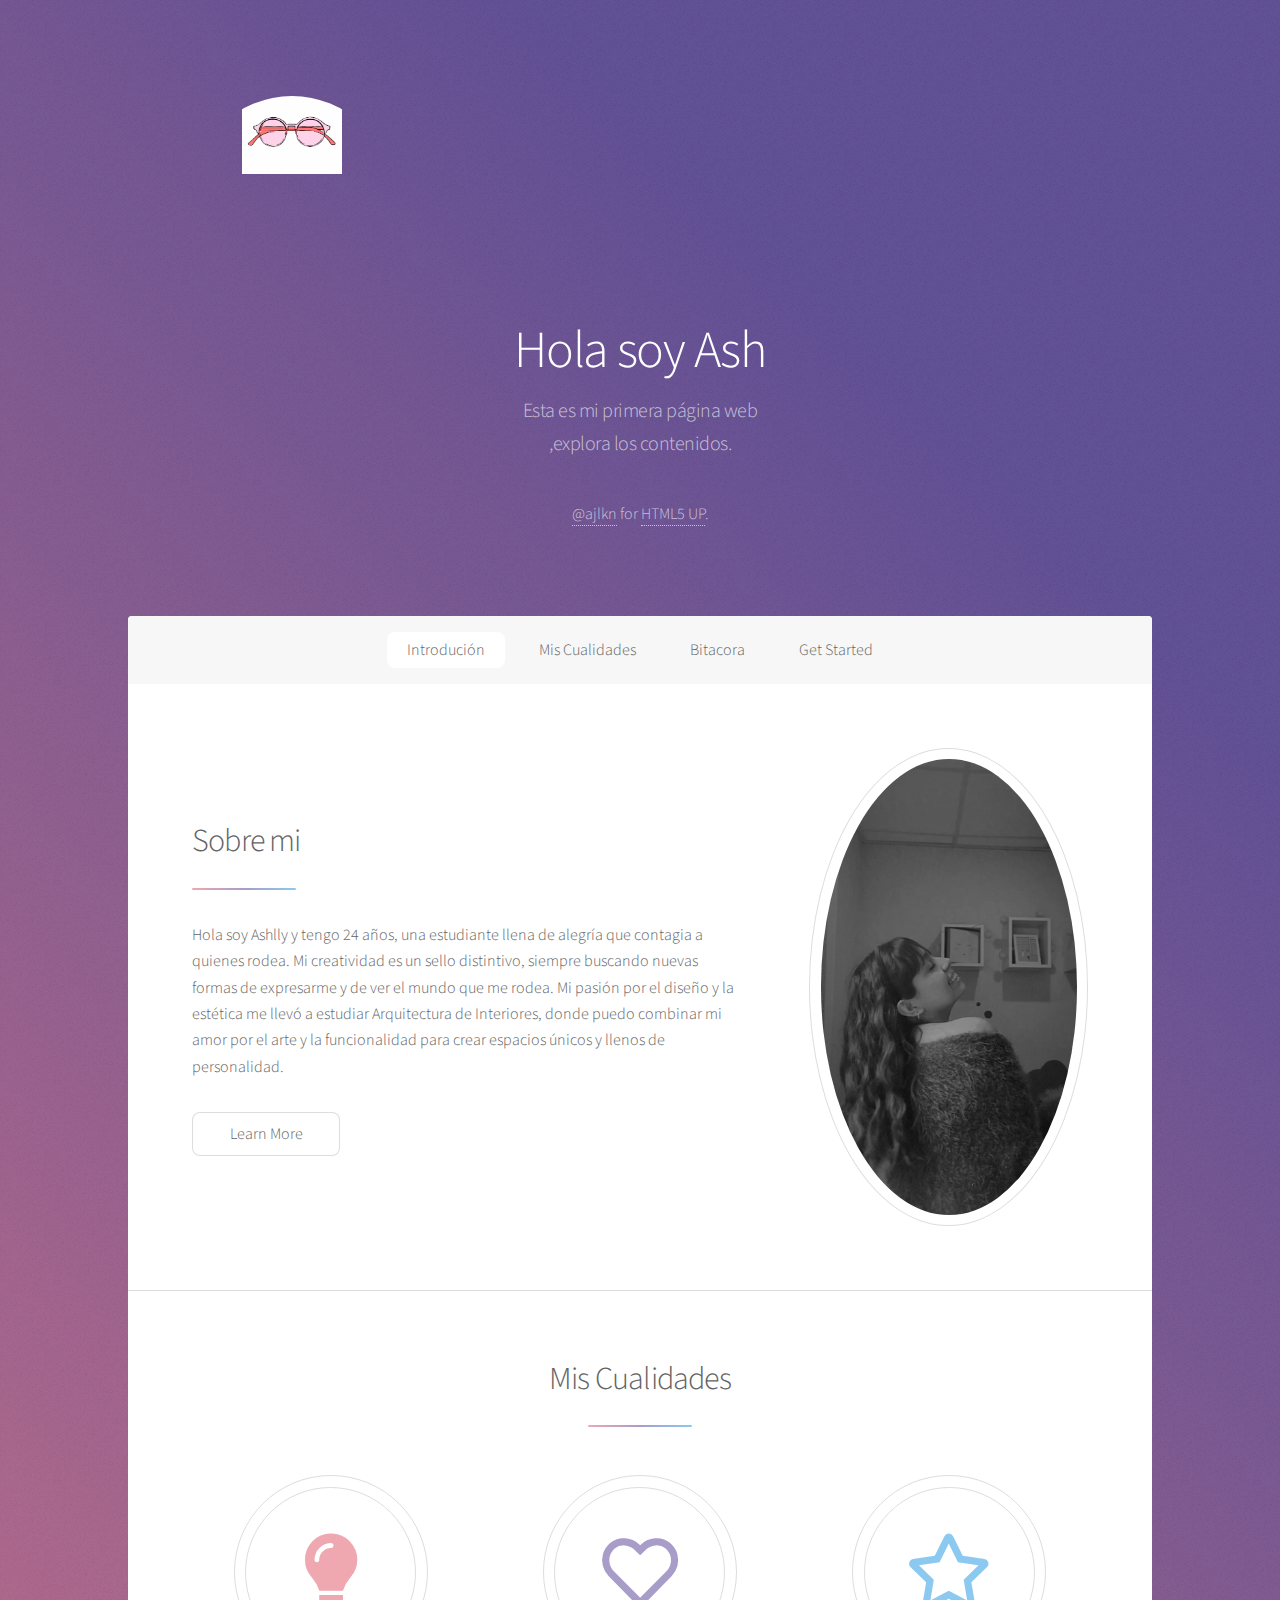
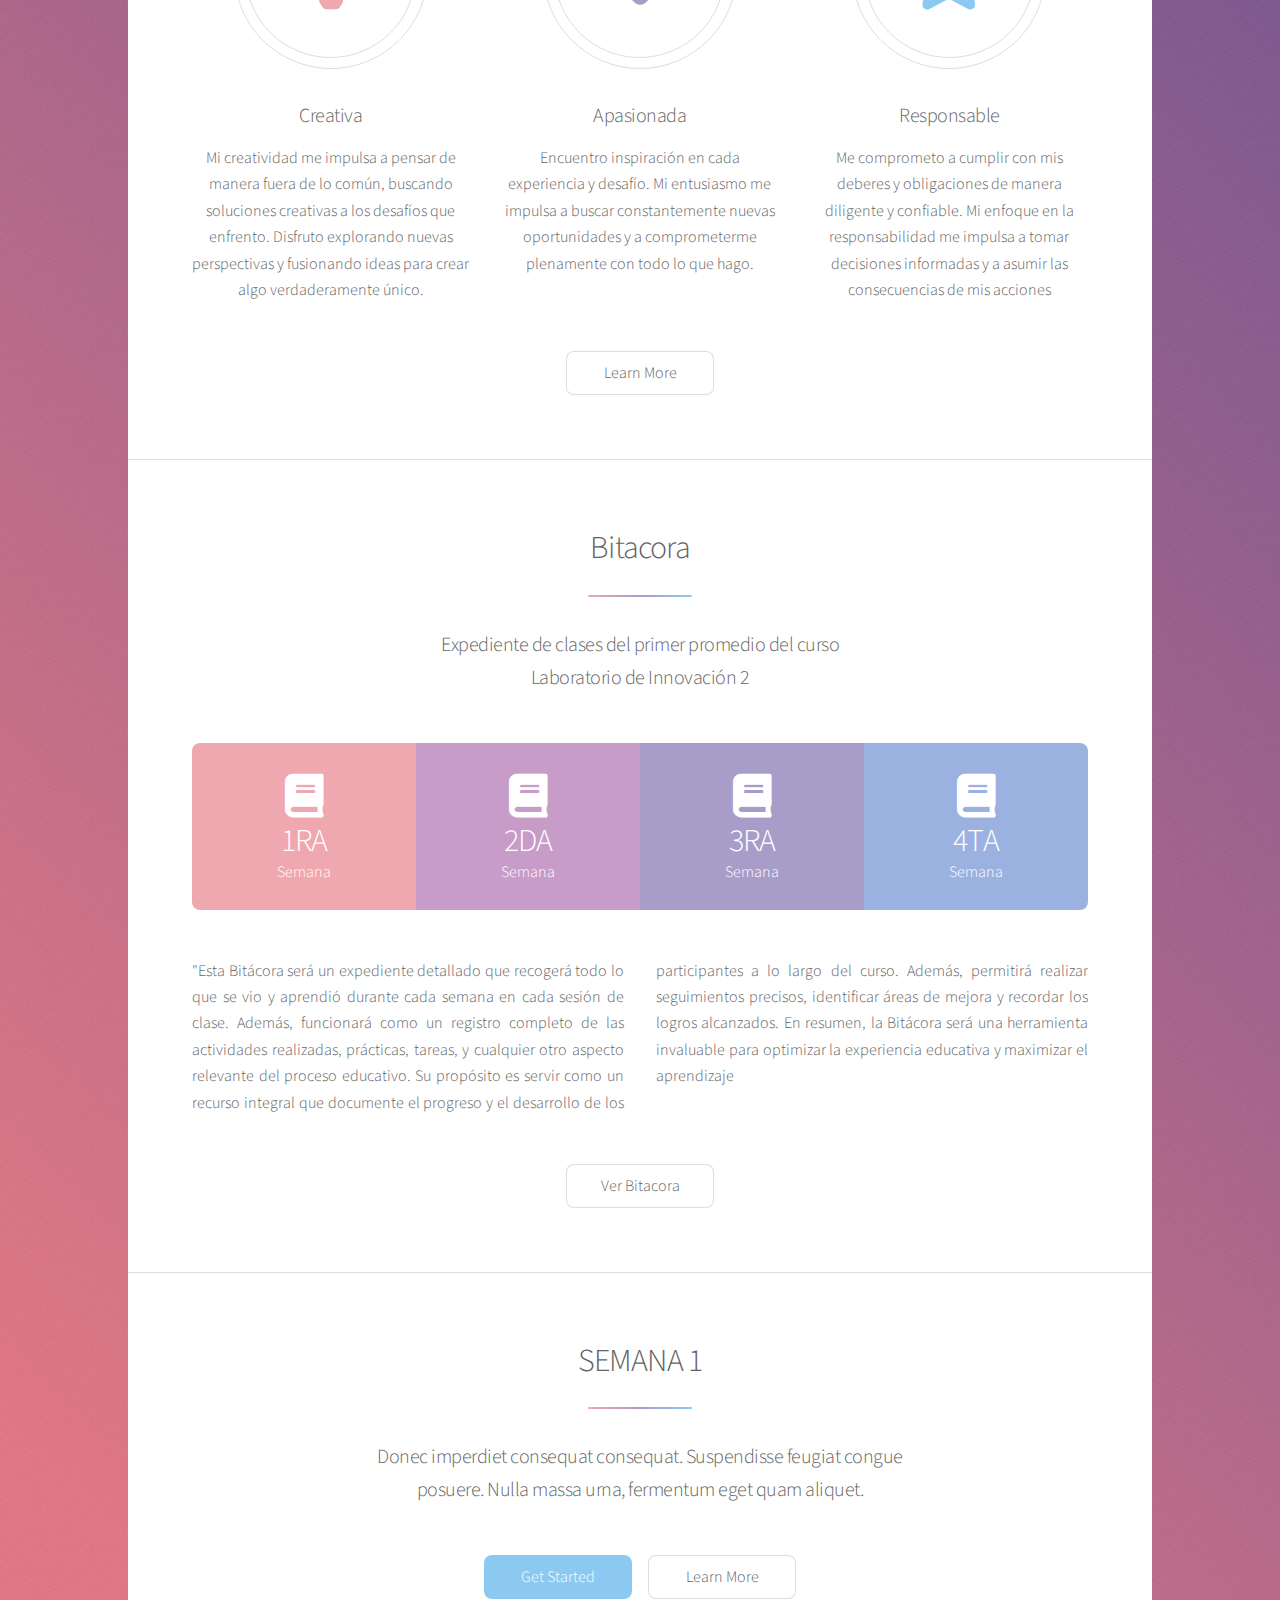
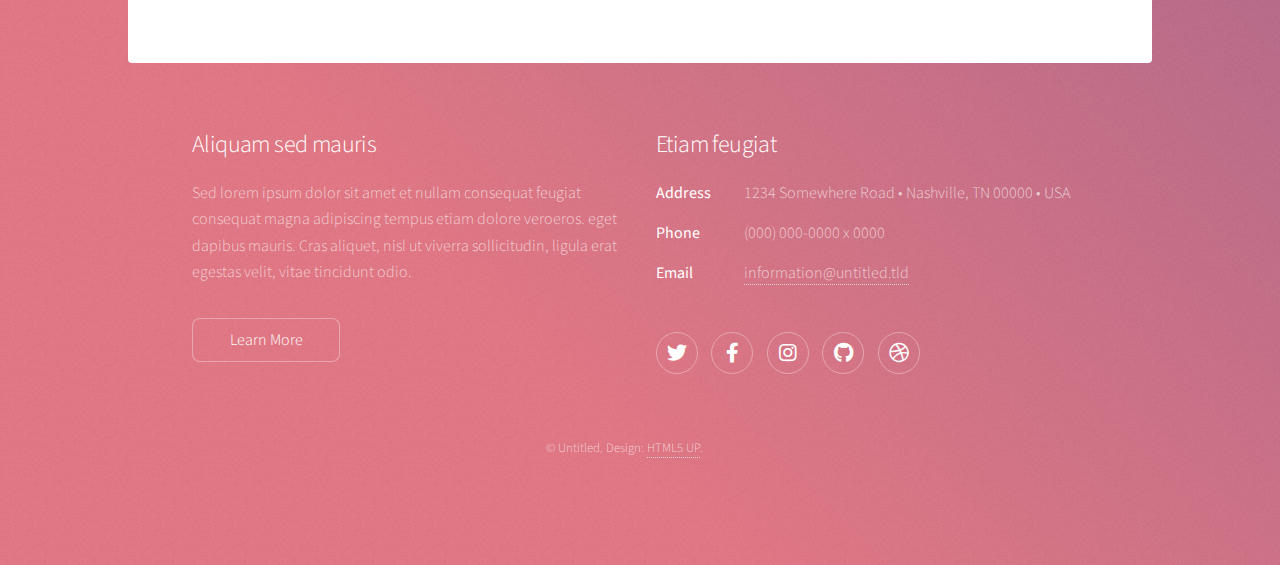
==== commit 58da6e03: "correcion iconos biatcora" ====
--- a/index.html
+++ b/index.html
@@ -101,7 +101,7 @@
 										<strong>1RA</strong>Semana
 									</li>
 									<li class="style2">
-										<span class="icon solid fa-computer"></span>
+										<span class="icon solid fa-book"></span>
 										<strong>2DA</strong>Semana
 									</li>
 									<li class="style3">
@@ -109,7 +109,7 @@
 										<strong>3RA</strong>Semana
 									</li>
 									<li class="style4">
-										<span class="icon solid fa-computer"></span>
+										<span class="icon solid fa-book"></span>
 										<strong>4TA</strong>Semana
 									</li>
 								</ul>
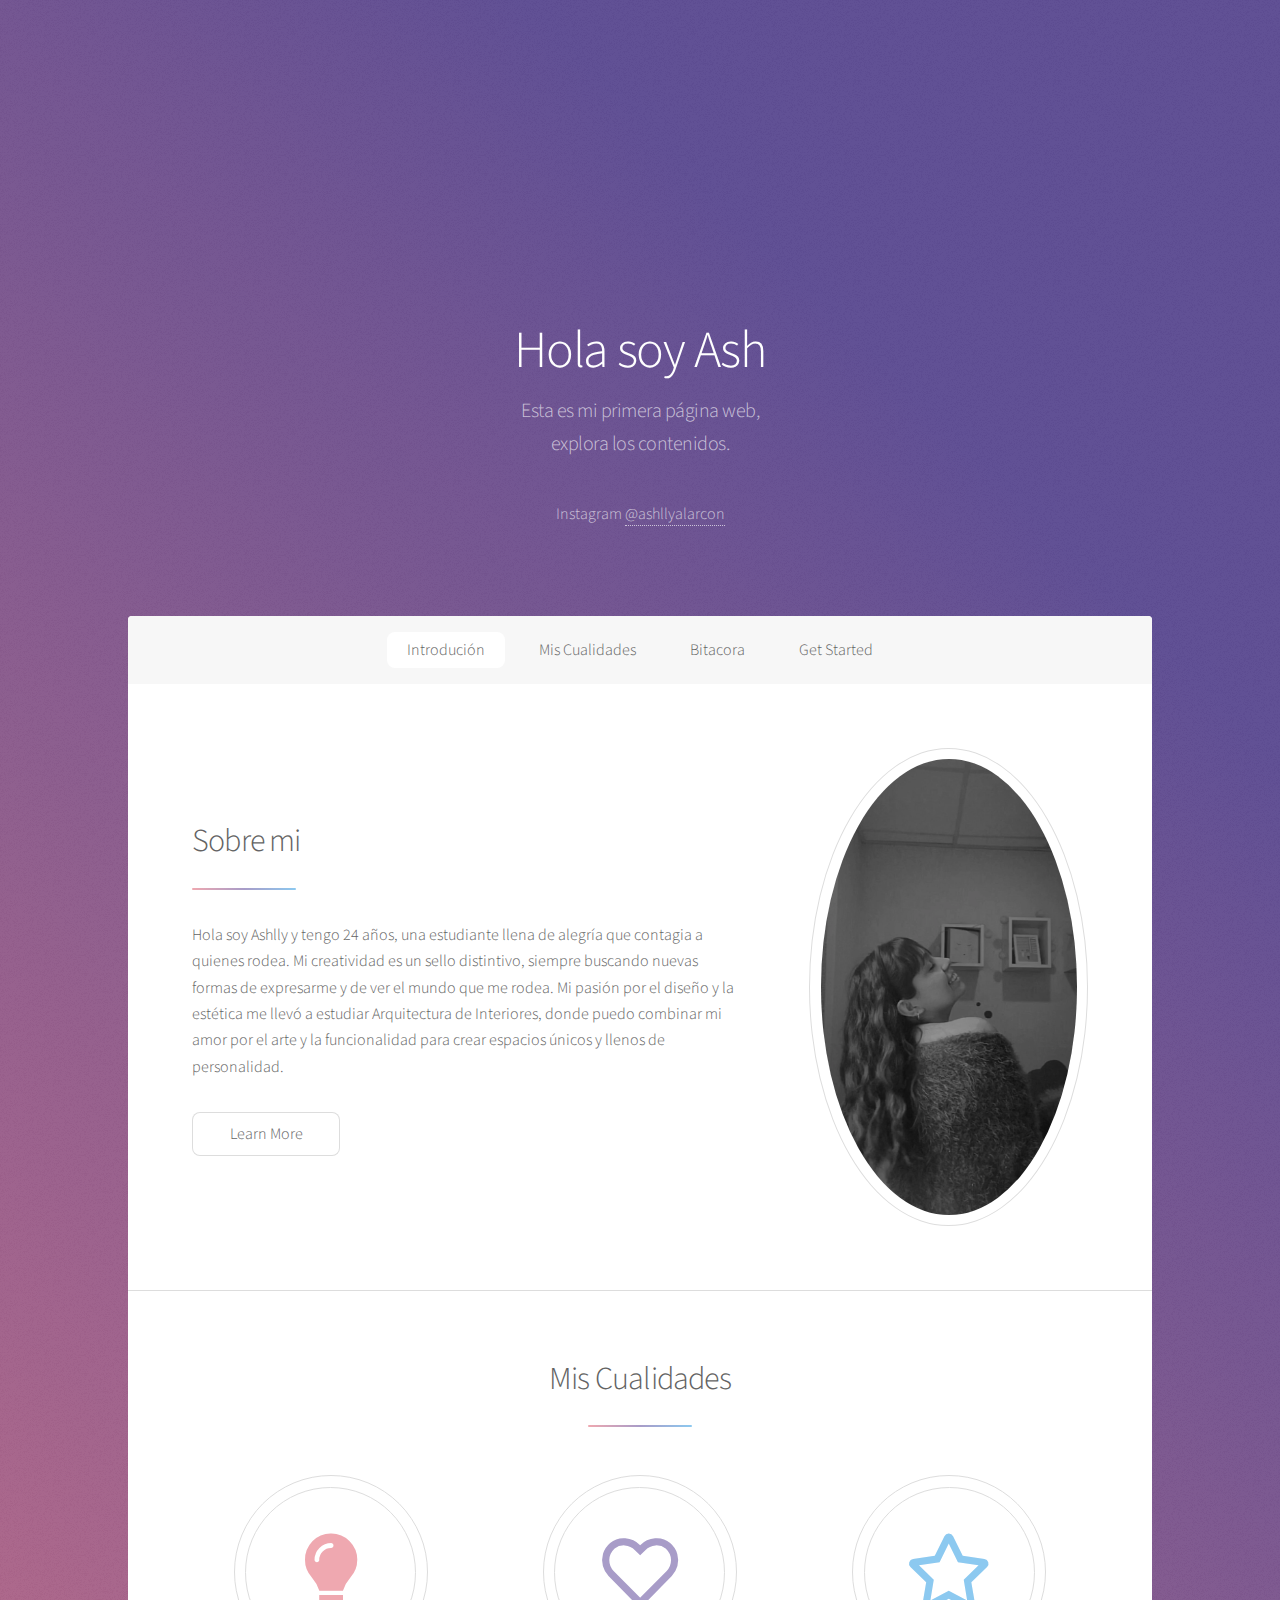
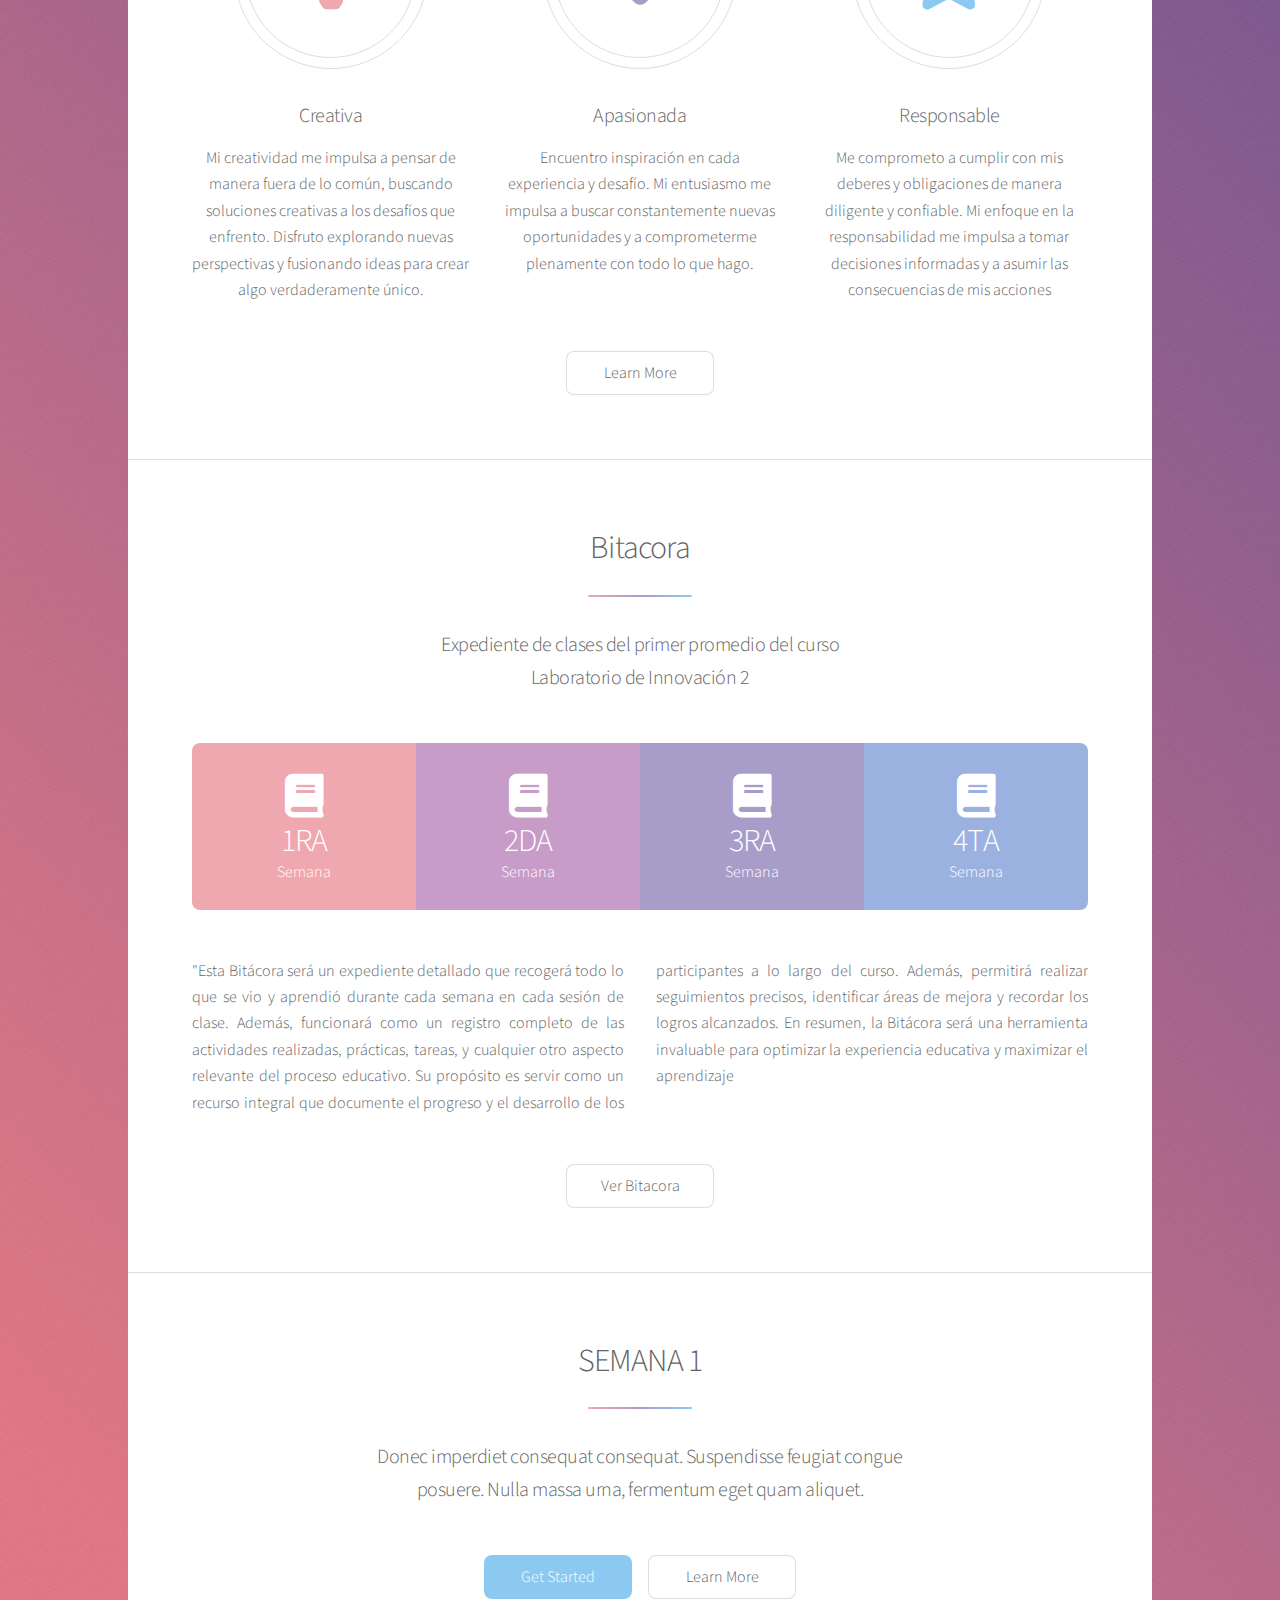
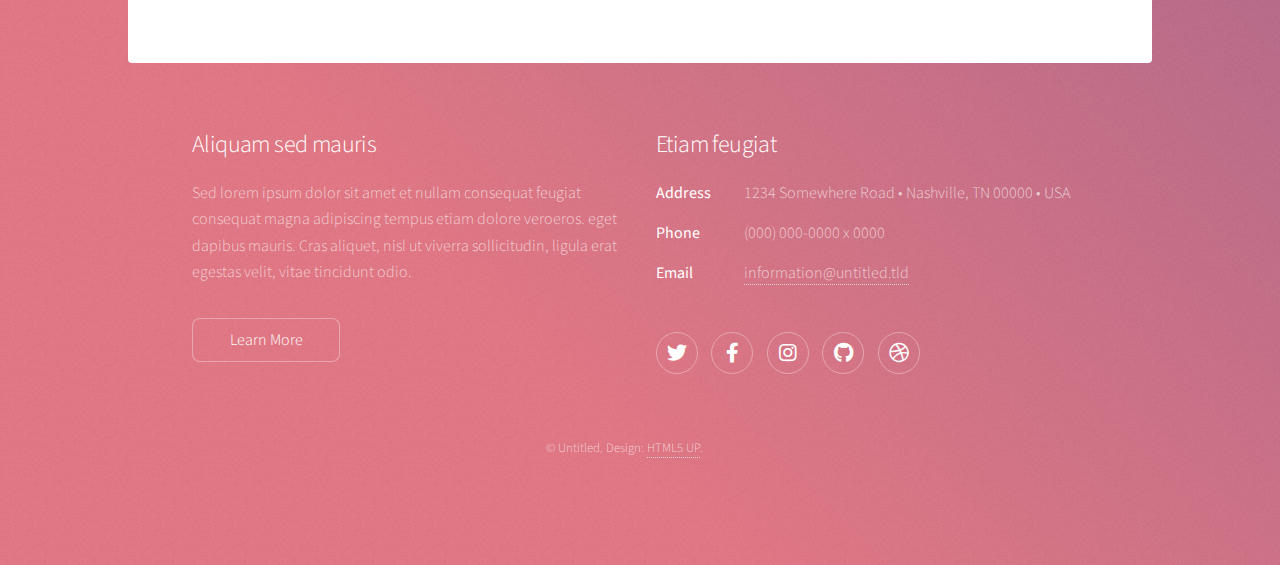
==== commit 45a03331: "contact instagram" ====
--- a/index.html
+++ b/index.html
@@ -19,11 +19,11 @@
 
 				<!-- Header -->
 					<header id="header" class="alt">
-						<span class="logo"><div class="circular-img"><img src="./gafas.jpg" alt="" />
+						<span class="logo"><div class="circular-img"><img src="" alt="" />
 						</div></span>
 						<h1>Hola soy Ash</h1>
-						<p>Esta es mi primera página web<br />
-						,explora los contenidos.</p> <a href="https://twitter.com/ajlkn">@ajlkn</a> for <a href="https://html5up.net">HTML5 UP</a>.</p>
+						<p>Esta es mi primera página web,<br />
+						explora los contenidos.</p> Instagram <a href="https://www.instagram.com/ashllyalarcon/">@ashllyalarcon</a></p>
 					</header>
 
 				<!-- Nav -->
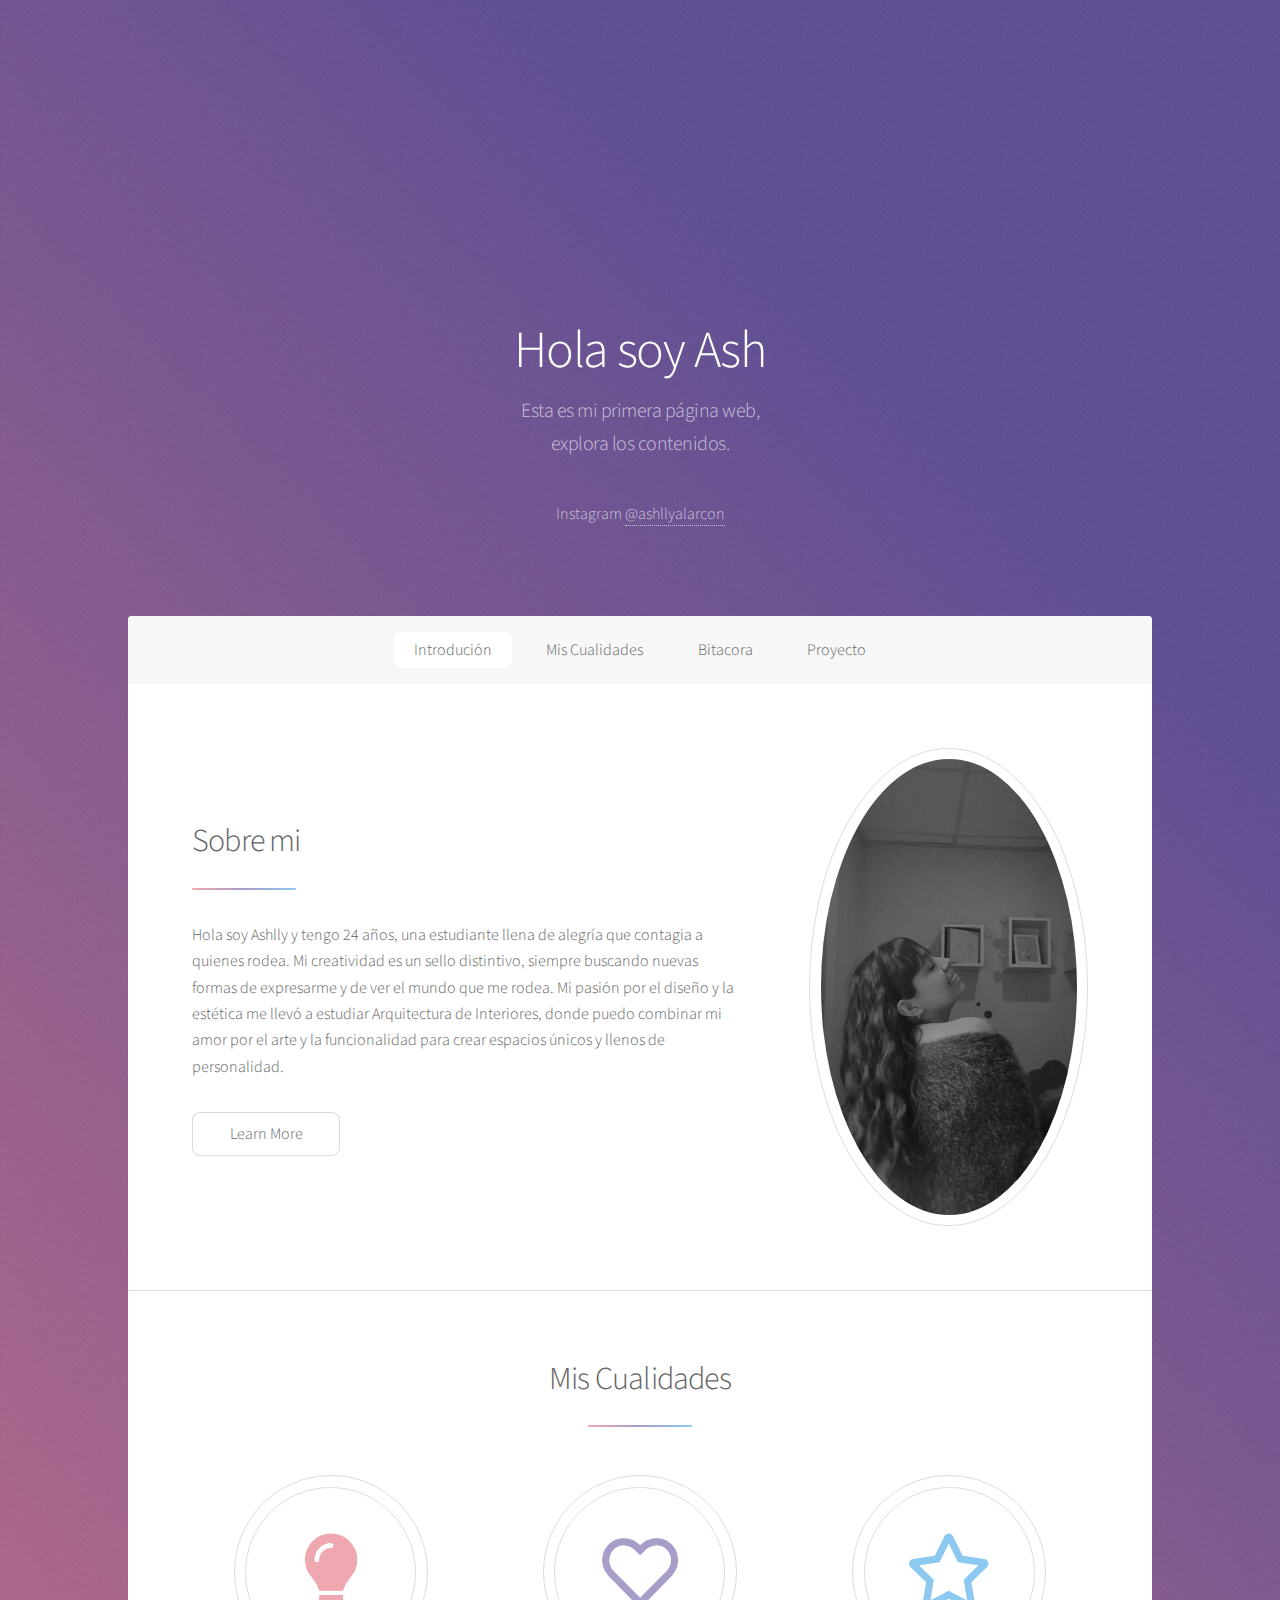
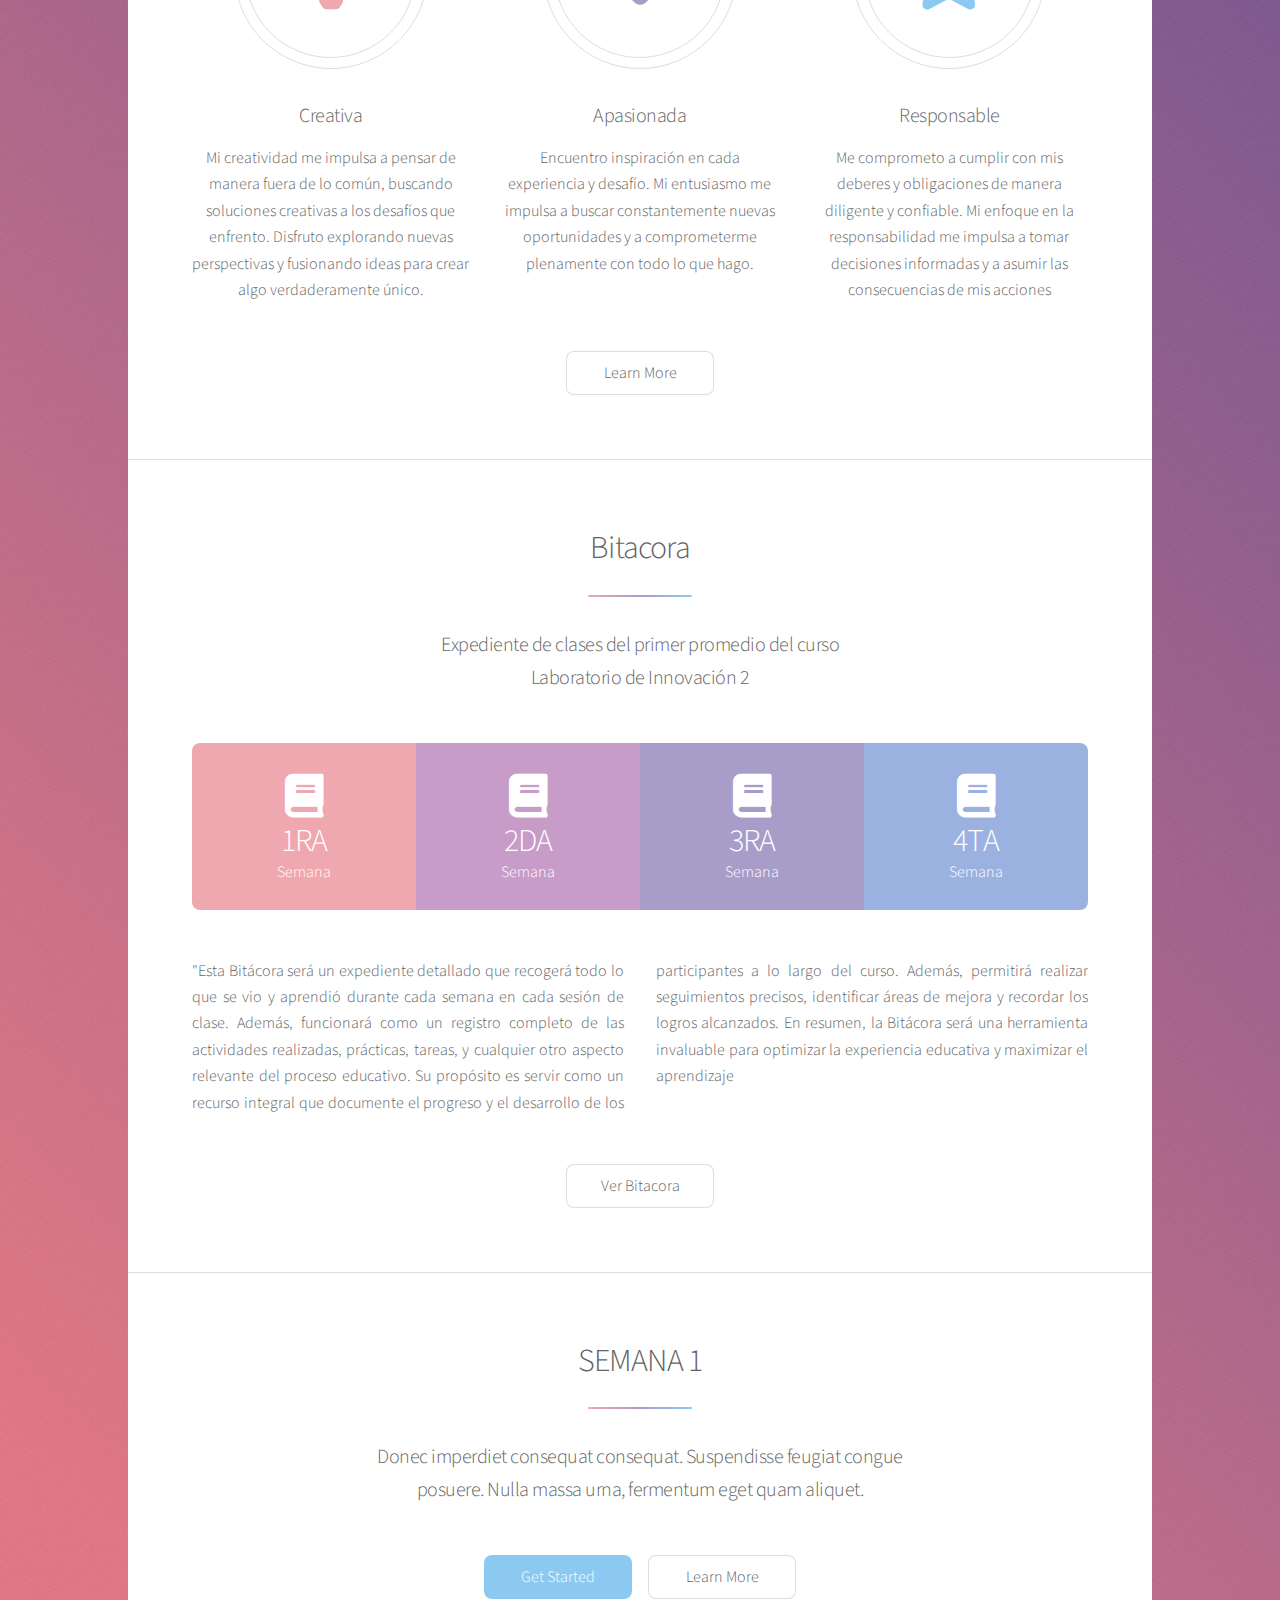
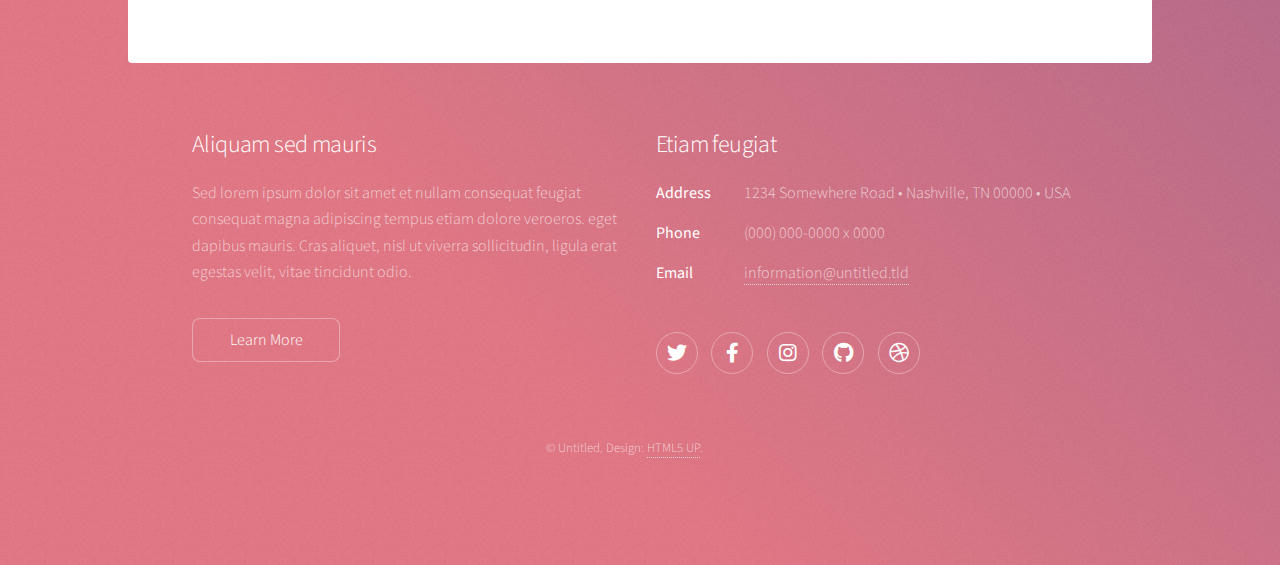
==== commit 95d5d9e0: "menu corregido" ====
--- a/index.html
+++ b/index.html
@@ -32,7 +32,7 @@
 							<li><a href="#intro" class="active">Introdución</a></li>
 							<li><a href="#first">Mis Cualidades</a></li>
 							<li><a href="#second">Bitacora</a></li>
-							<li><a href="#cta">Get Started</a></li>
+							<li><a href="#cta">Proyecto</a></li>
 						</ul>
 					</nav>
 
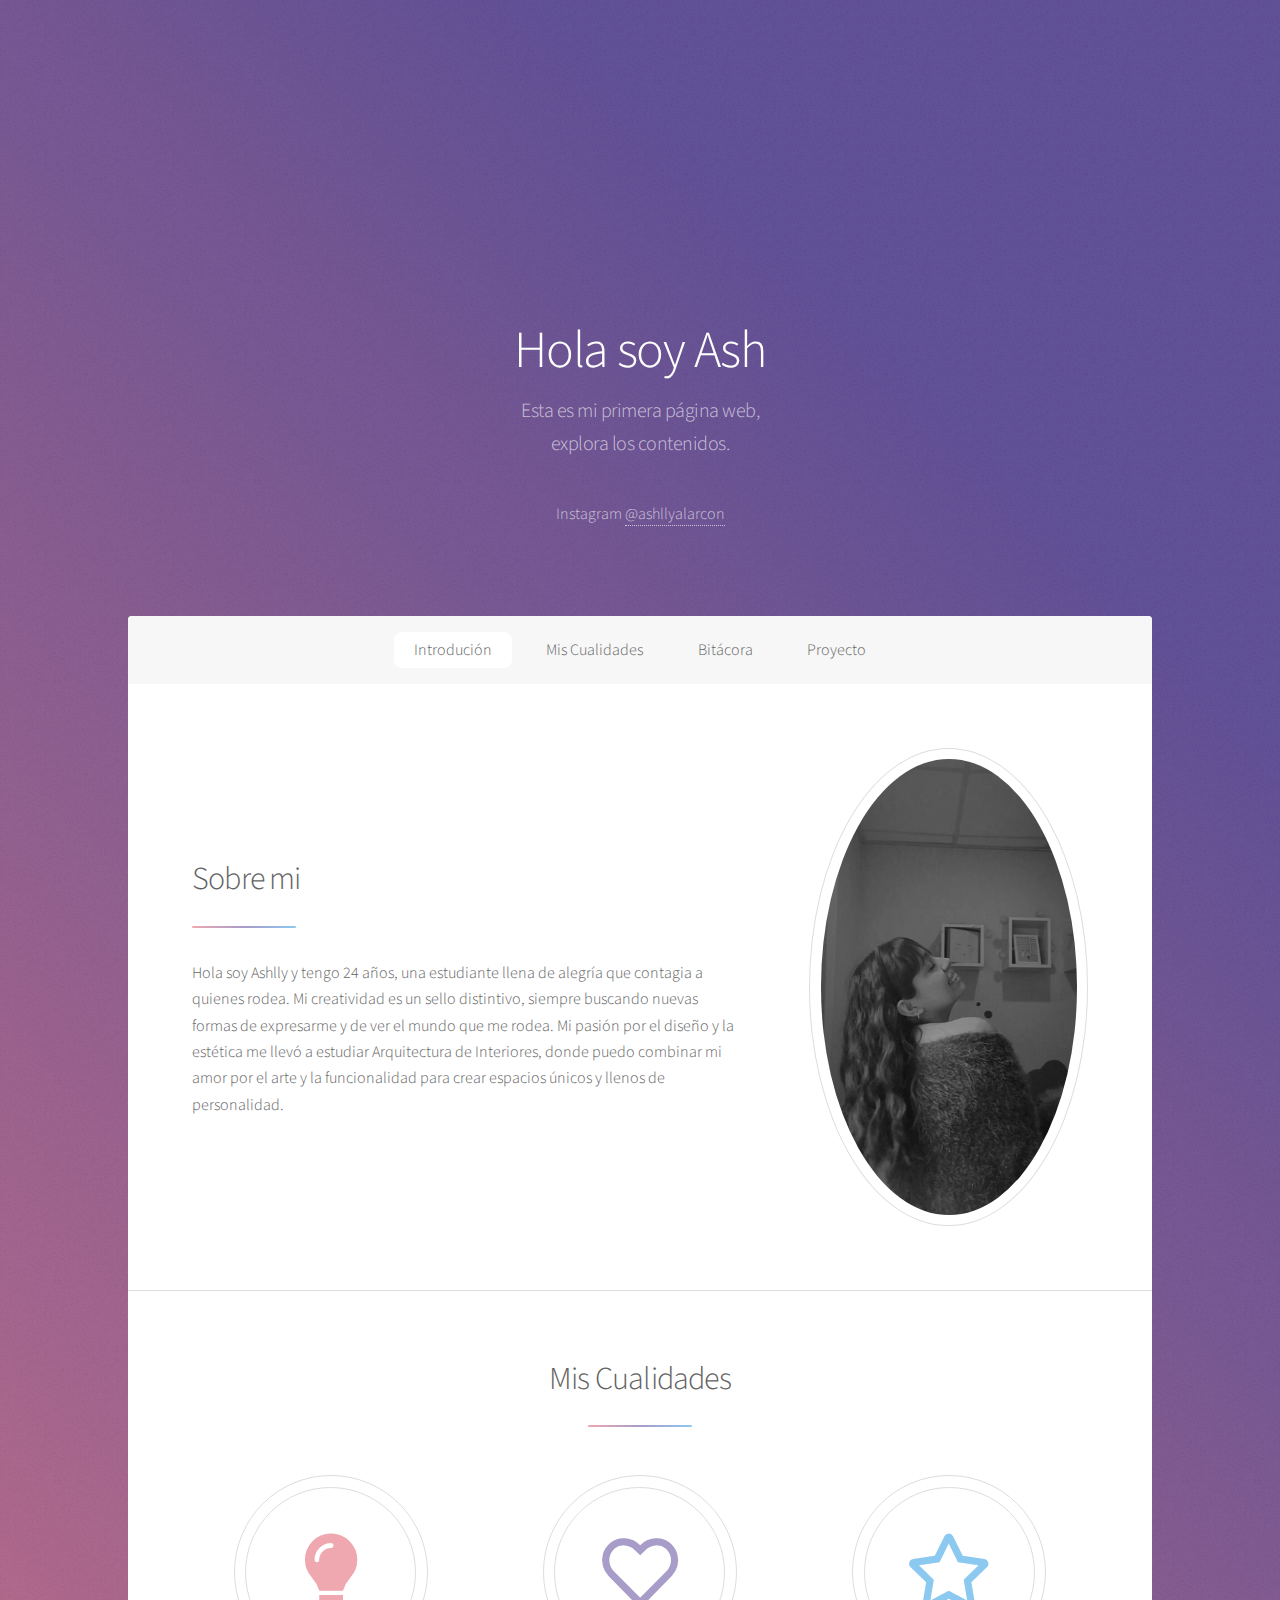
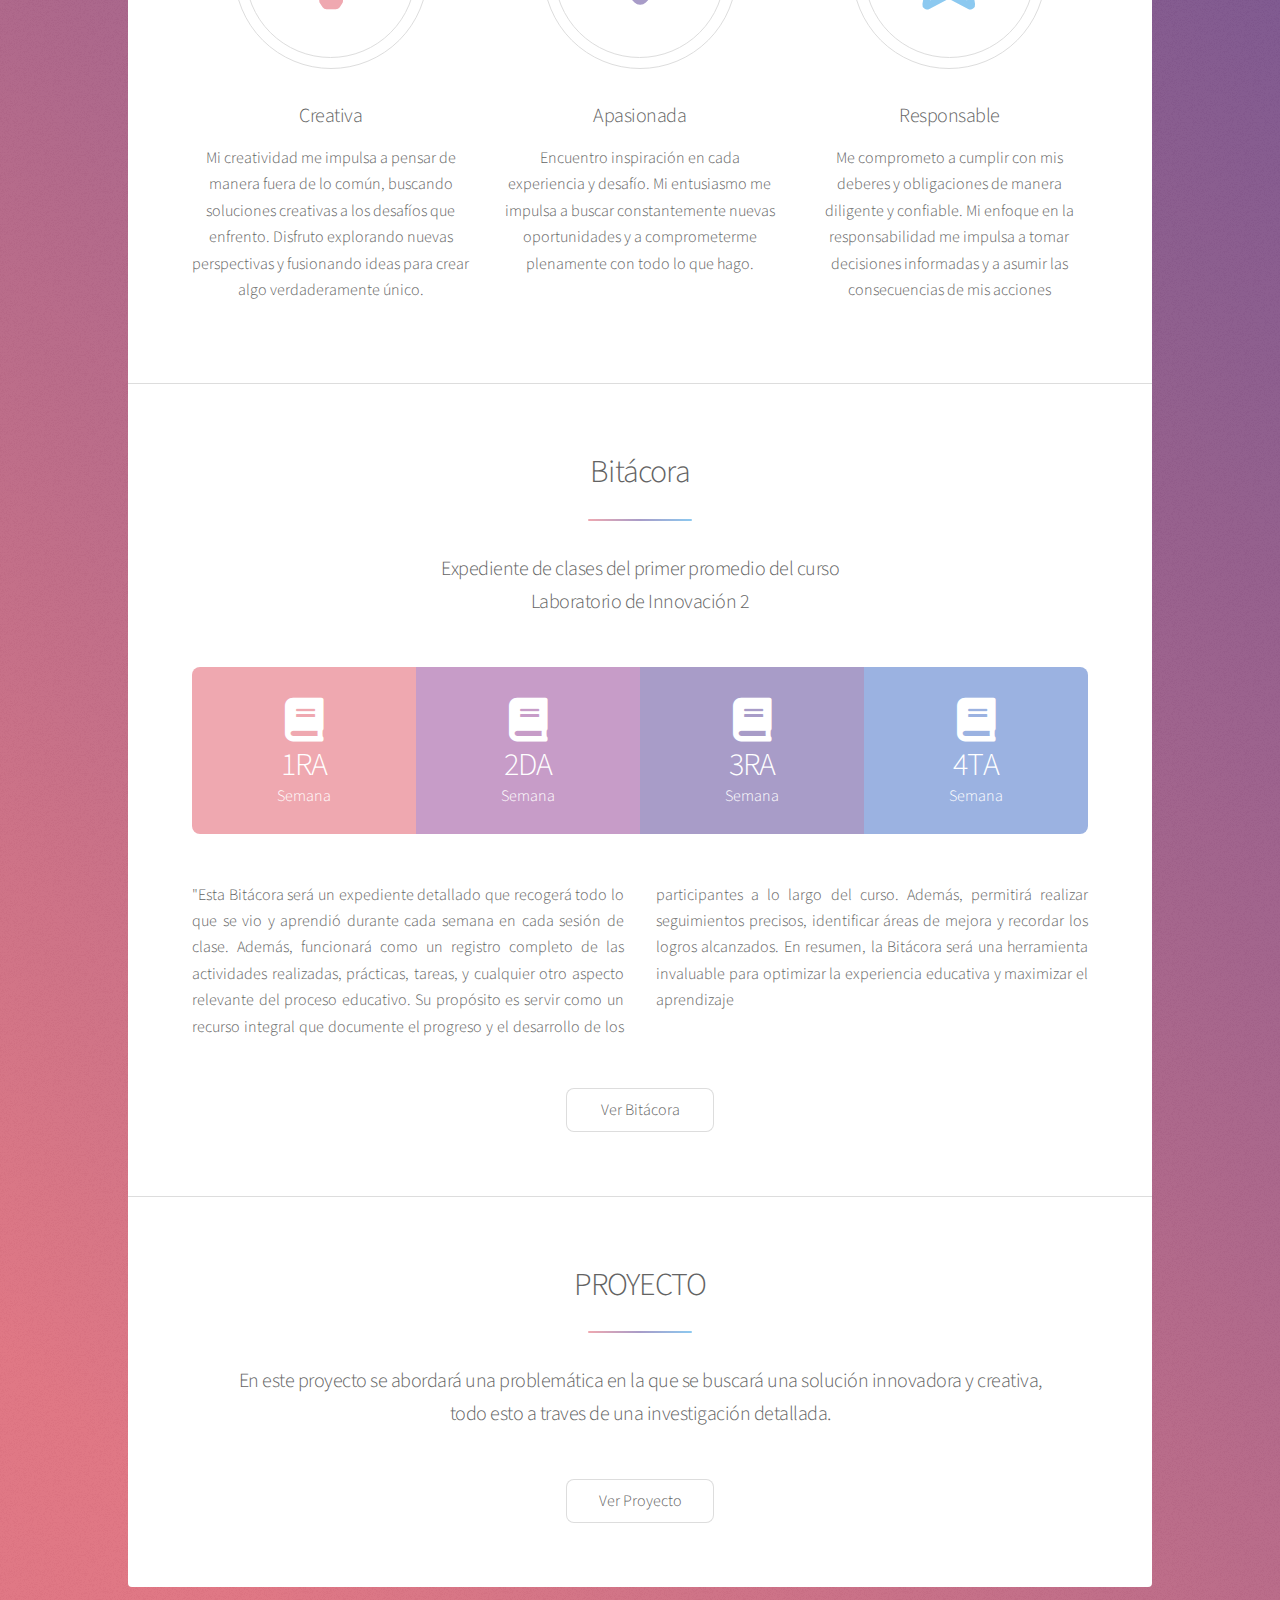
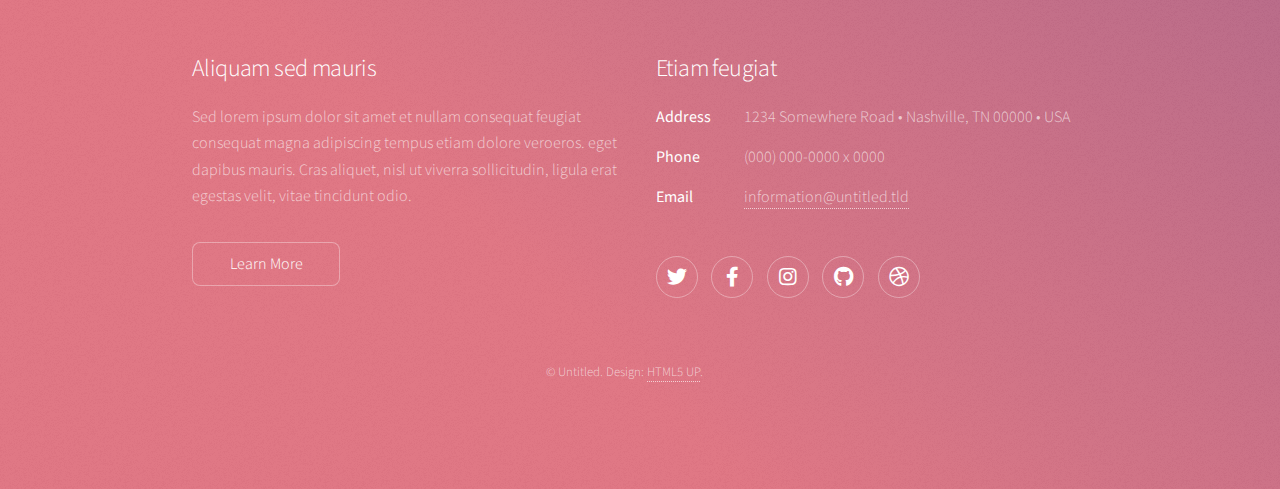
==== commit fb9b5a98: "proyecto titulo" ====
--- a/index.html
+++ b/index.html
@@ -31,7 +31,7 @@
 						<ul>
 							<li><a href="#intro" class="active">Introdución</a></li>
 							<li><a href="#first">Mis Cualidades</a></li>
-							<li><a href="#second">Bitacora</a></li>
+							<li><a href="#second">Bitácora</a></li>
 							<li><a href="#cta">Proyecto</a></li>
 						</ul>
 					</nav>
@@ -51,9 +51,7 @@
 									     formas de expresarme y de ver el mundo que me rodea. Mi pasión por el diseño y la
 										 estética me llevó a estudiar Arquitectura de Interiores, donde puedo combinar mi 
 										 amor por el arte y la funcionalidad para crear espacios únicos y llenos de personalidad.</p>
-										<ul class="actions">
-											<li><a href="generic.html" class="button">Learn More</a></li>
-										</ul>
+									
 									</div>
 									<span class="image"><img src="./IMG_7757 (1).PNG" alt="foto de perfil" /></span>
 								</div>
@@ -81,17 +79,13 @@
 										<p>Me comprometo a cumplir con mis deberes y obligaciones de manera diligente y confiable. Mi enfoque en la responsabilidad me impulsa a tomar decisiones informadas y a asumir las consecuencias de mis acciones</p>
 									</li>
 								</ul>
-								<footer class="major">
-									<ul class="actions special">
-										<li><a href="generic.html" class="button">Learn More</a></li>
-									</ul>
-								</footer>
+								
 							</section>
 
 						<!-- Second Section -->
 							<section id="second" class="main special">
 								<header class="major">
-									<h2>Bitacora</h2>
+									<h2>Bitácora</h2>
 									<p>Expediente de clases del primer promedio del curso<br />
 									Laboratorio de Innovación 2</p>
 								</header>
@@ -116,7 +110,7 @@
 								<p class="content">"Esta Bitácora será un expediente detallado que recogerá todo lo que se vio y aprendió durante cada semana en cada sesión de clase. Además, funcionará como un registro completo de las actividades realizadas, prácticas, tareas, y cualquier otro aspecto relevante del proceso educativo. Su propósito es servir como un recurso integral que documente el progreso y el desarrollo de los participantes a lo largo del curso. Además, permitirá realizar seguimientos precisos, identificar áreas de mejora y recordar los logros alcanzados. En resumen, la Bitácora será una herramienta invaluable para optimizar la experiencia educativa y maximizar el aprendizaje</p>
 								<footer class="major">
 									<ul class="actions special">
-										<li><a href="generic.html" class="button">Ver Bitacora</a></li>
+										<li><a href="generic.html" class="button">Ver Bitácora</a></li>
 									</ul>
 								</footer>
 							</section>
@@ -124,14 +118,13 @@
 						<!-- Get Started -->
 							<section id="cta" class="main special">
 								<header class="major">
-									<h2>SEMANA 1</h2>
-									<p>Donec imperdiet consequat consequat. Suspendisse feugiat congue<br />
-									posuere. Nulla massa urna, fermentum eget quam aliquet.</p>
+									<h2>PROYECTO</h2>
+									<p>En este proyecto se abordará una problemática en la que se buscará una solución innovadora y creativa, <br />
+									todo esto a traves de una investigación detallada.</p>
 								</header> 
 								<footer class="major">
 									<ul class="actions special">
-										<li><a href="generic.html" class="button primary">Get Started</a></li>
-										<li><a href="generic.html" class="button">Learn More</a></li>
+										<li><a href="elements.html" class="button">Ver Proyecto</a></li>
 									</ul>
 								</footer>
 							</section>
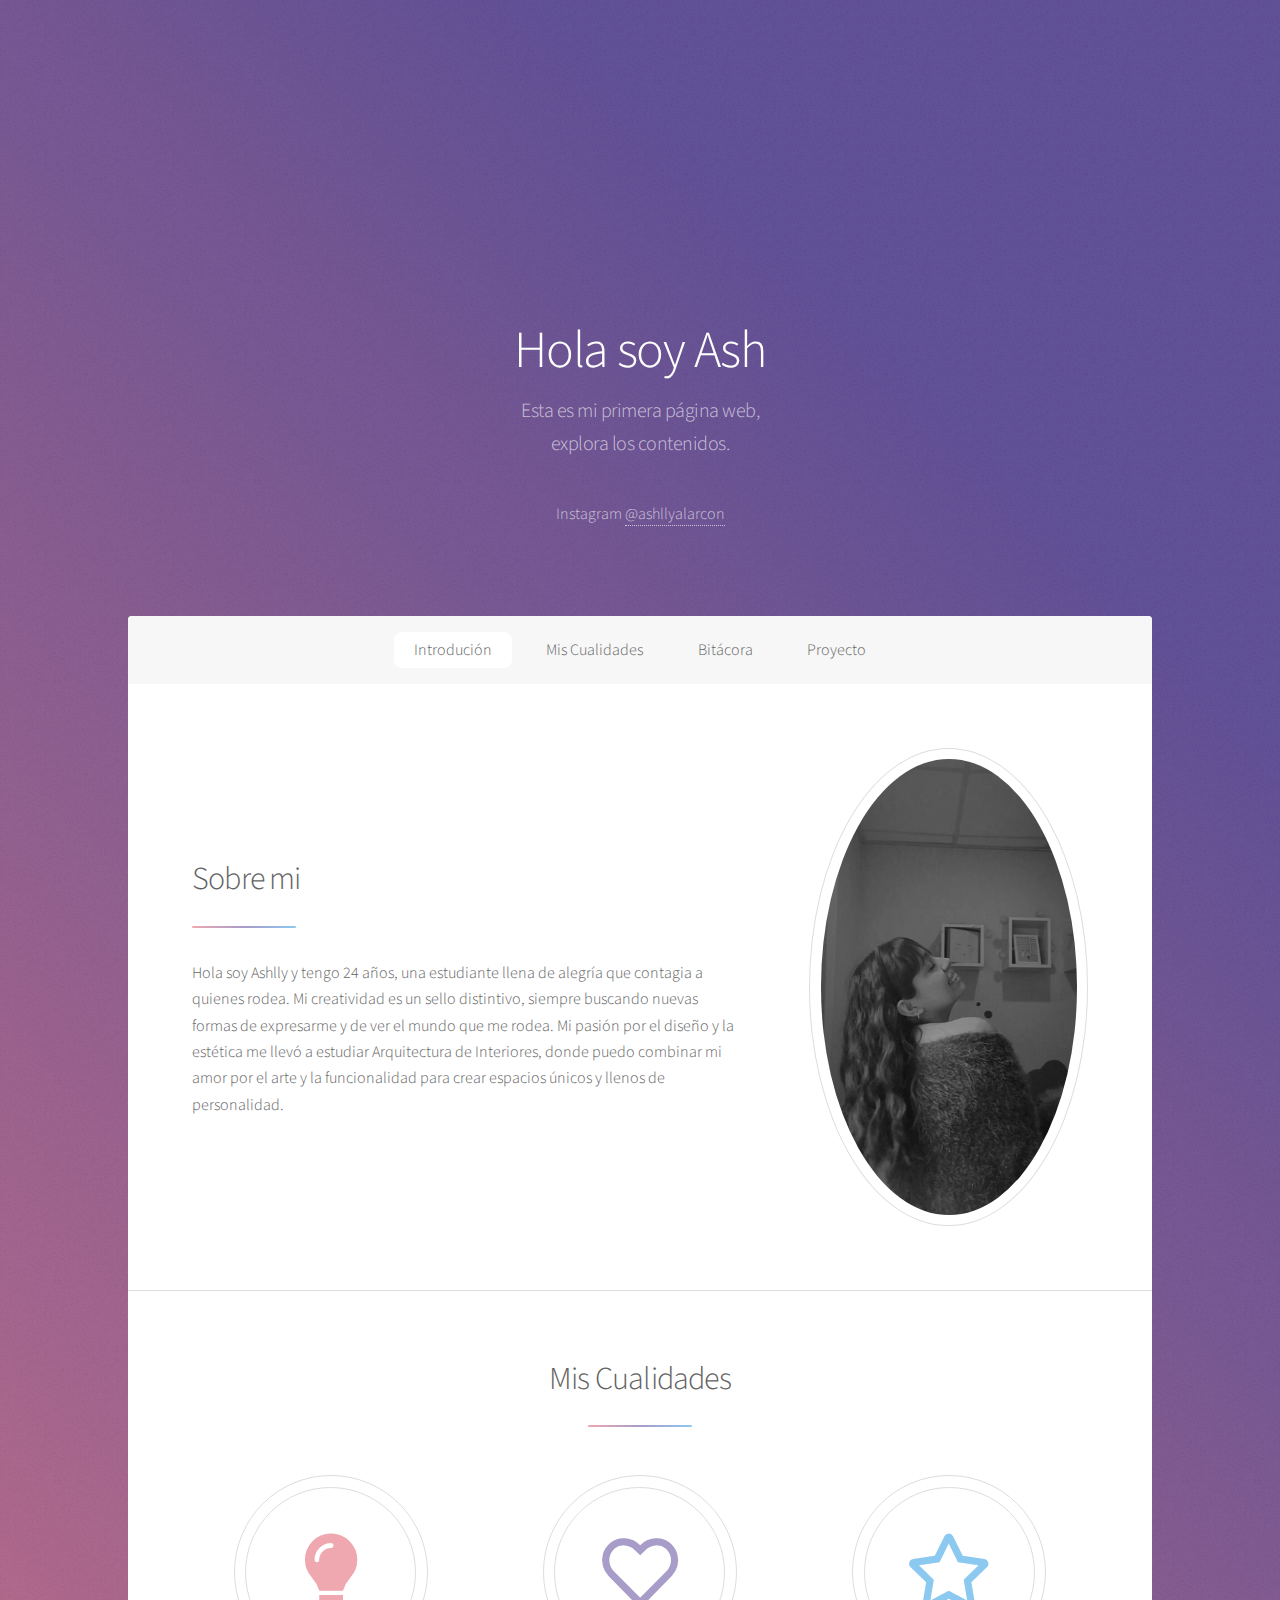
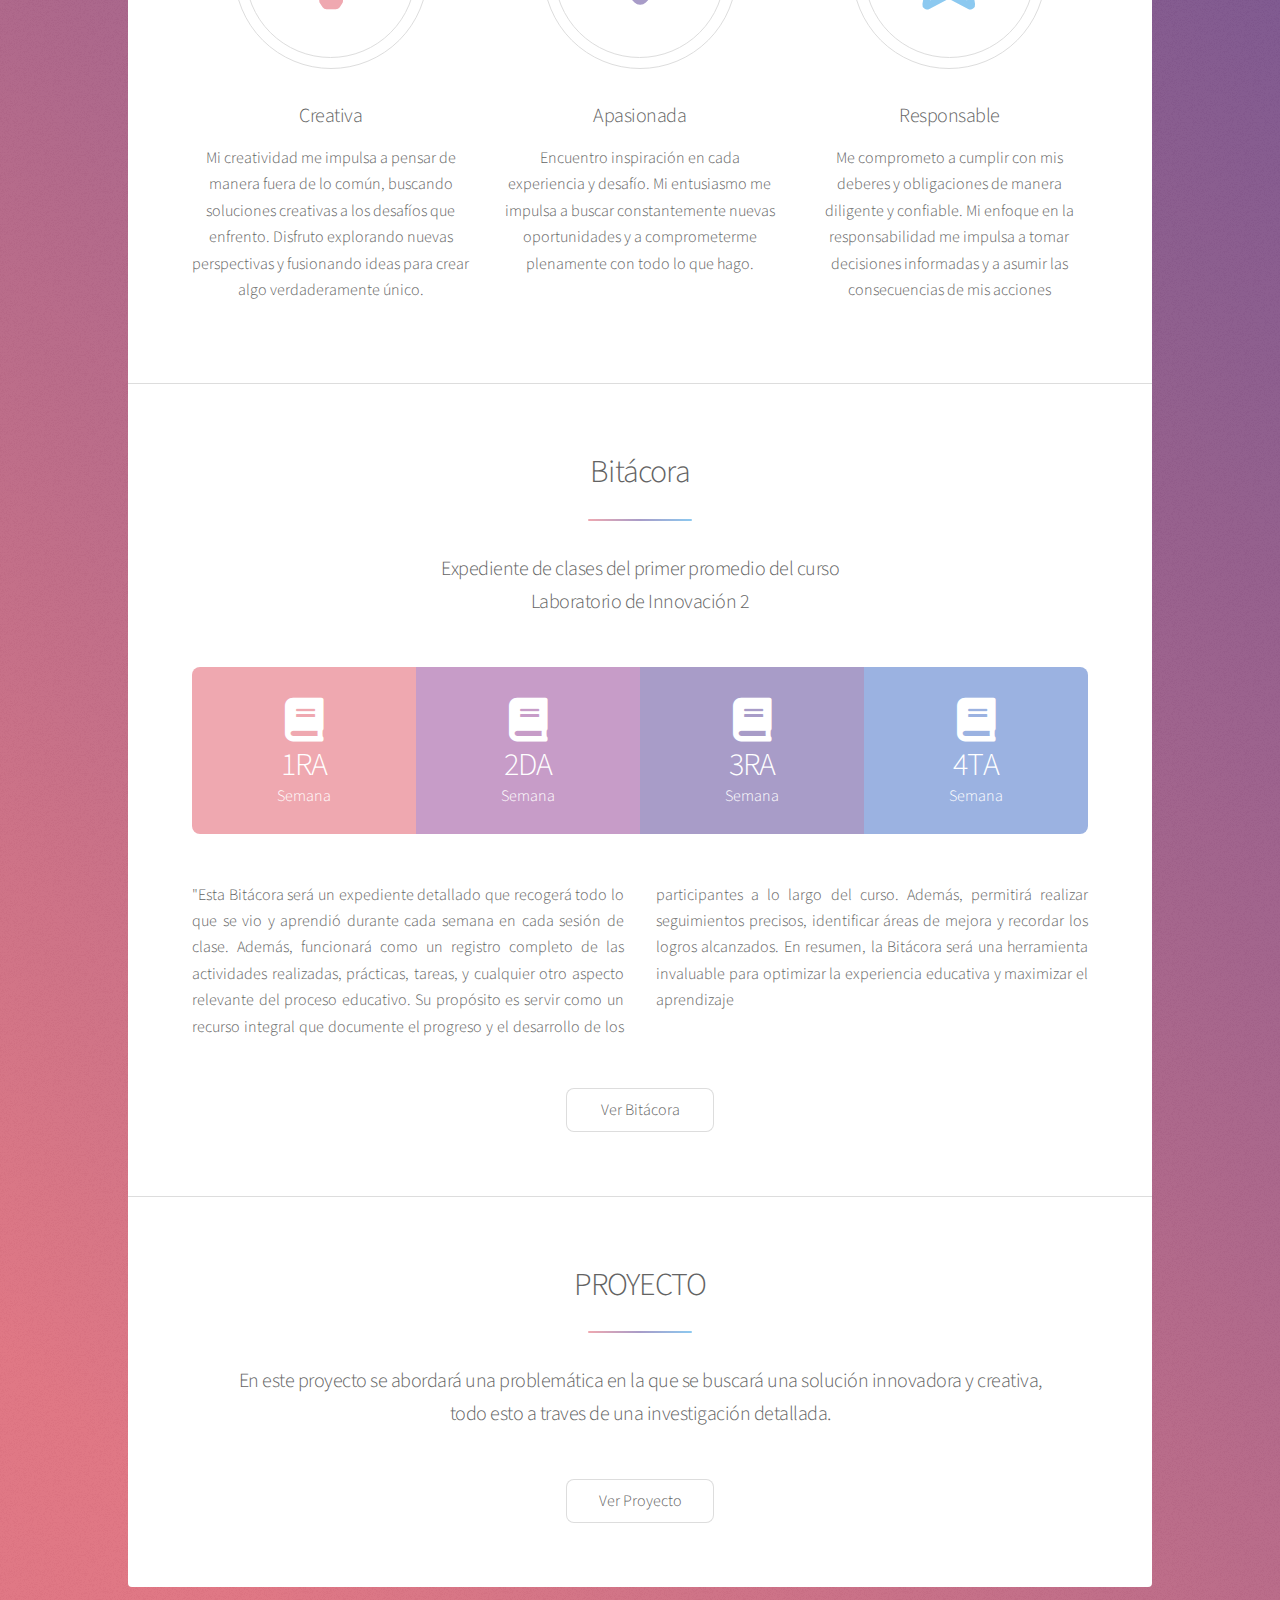
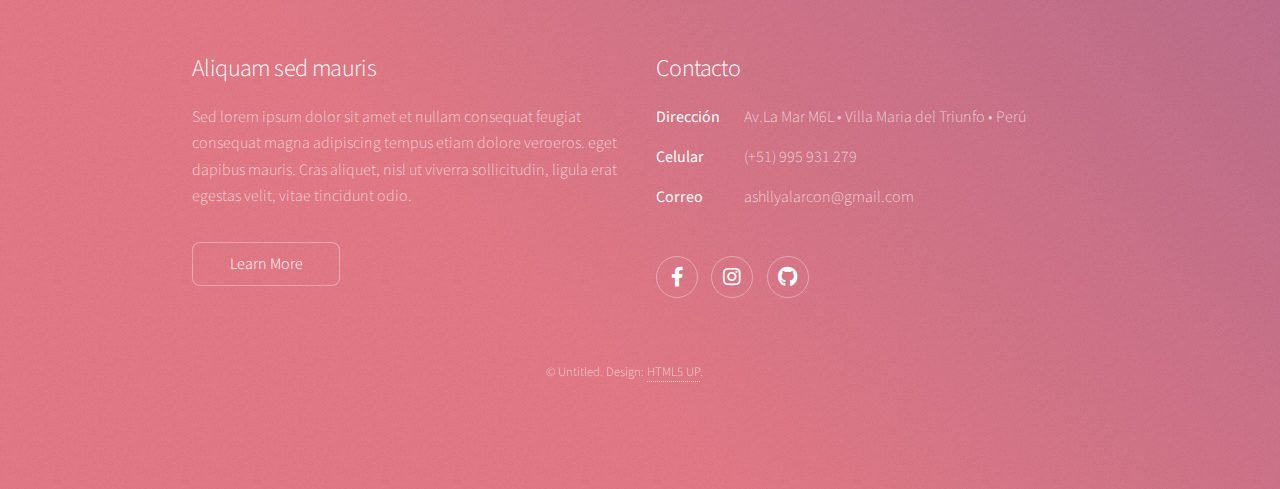
==== commit b1c24401: "redes sociales" ====
--- a/index.html
+++ b/index.html
@@ -141,21 +141,19 @@
 							</ul>
 						</section>
 						<section>
-							<h2>Etiam feugiat</h2>
+							<h2>Contacto</h2>
 							<dl class="alt">
-								<dt>Address</dt>
-								<dd>1234 Somewhere Road &bull; Nashville, TN 00000 &bull; USA</dd>
-								<dt>Phone</dt>
-								<dd>(000) 000-0000 x 0000</dd>
-								<dt>Email</dt>
-								<dd><a href="#">information@untitled.tld</a></dd>
+								<dt>Dirección</dt>
+								<dd>Av.La Mar M6L &bull; Villa Maria del Triunfo &bull; Perú</dd>
+								<dt>Celular</dt>
+								<dd>(+51) 995 931 279</dd>
+								<dt>Correo</dt>
+								<dd>ashllyalarcon@gmail.com</dd>
 							</dl>
 							<ul class="icons">
-								<li><a href="#" class="icon brands fa-twitter alt"><span class="label">Twitter</span></a></li>
-								<li><a href="#" class="icon brands fa-facebook-f alt"><span class="label">Facebook</span></a></li>
-								<li><a href="#" class="icon brands fa-instagram alt"><span class="label">Instagram</span></a></li>
-								<li><a href="#" class="icon brands fa-github alt"><span class="label">GitHub</span></a></li>
-								<li><a href="#" class="icon brands fa-dribbble alt"><span class="label">Dribbble</span></a></li>
+								<li><a href="https://www.facebook.com/ashllysarai.alarconhuerta" class="icon brands fa-facebook-f alt"><span class="label">Facebook</span></a></li>
+								<li><a href="https://www.instagram.com/ashllyalarcon/" class="icon brands fa-instagram alt"><span class="label">Instagram</span></a></li>
+								<li><a href="https://github.com/AshllyAH/lab2/tree/gh-pages" class="icon brands fa-github alt"><span class="label">GitHub</span></a></li>
 							</ul>
 						</section>
 						<p class="copyright">&copy; Untitled. Design: <a href="https://html5up.net">HTML5 UP</a>.</p>
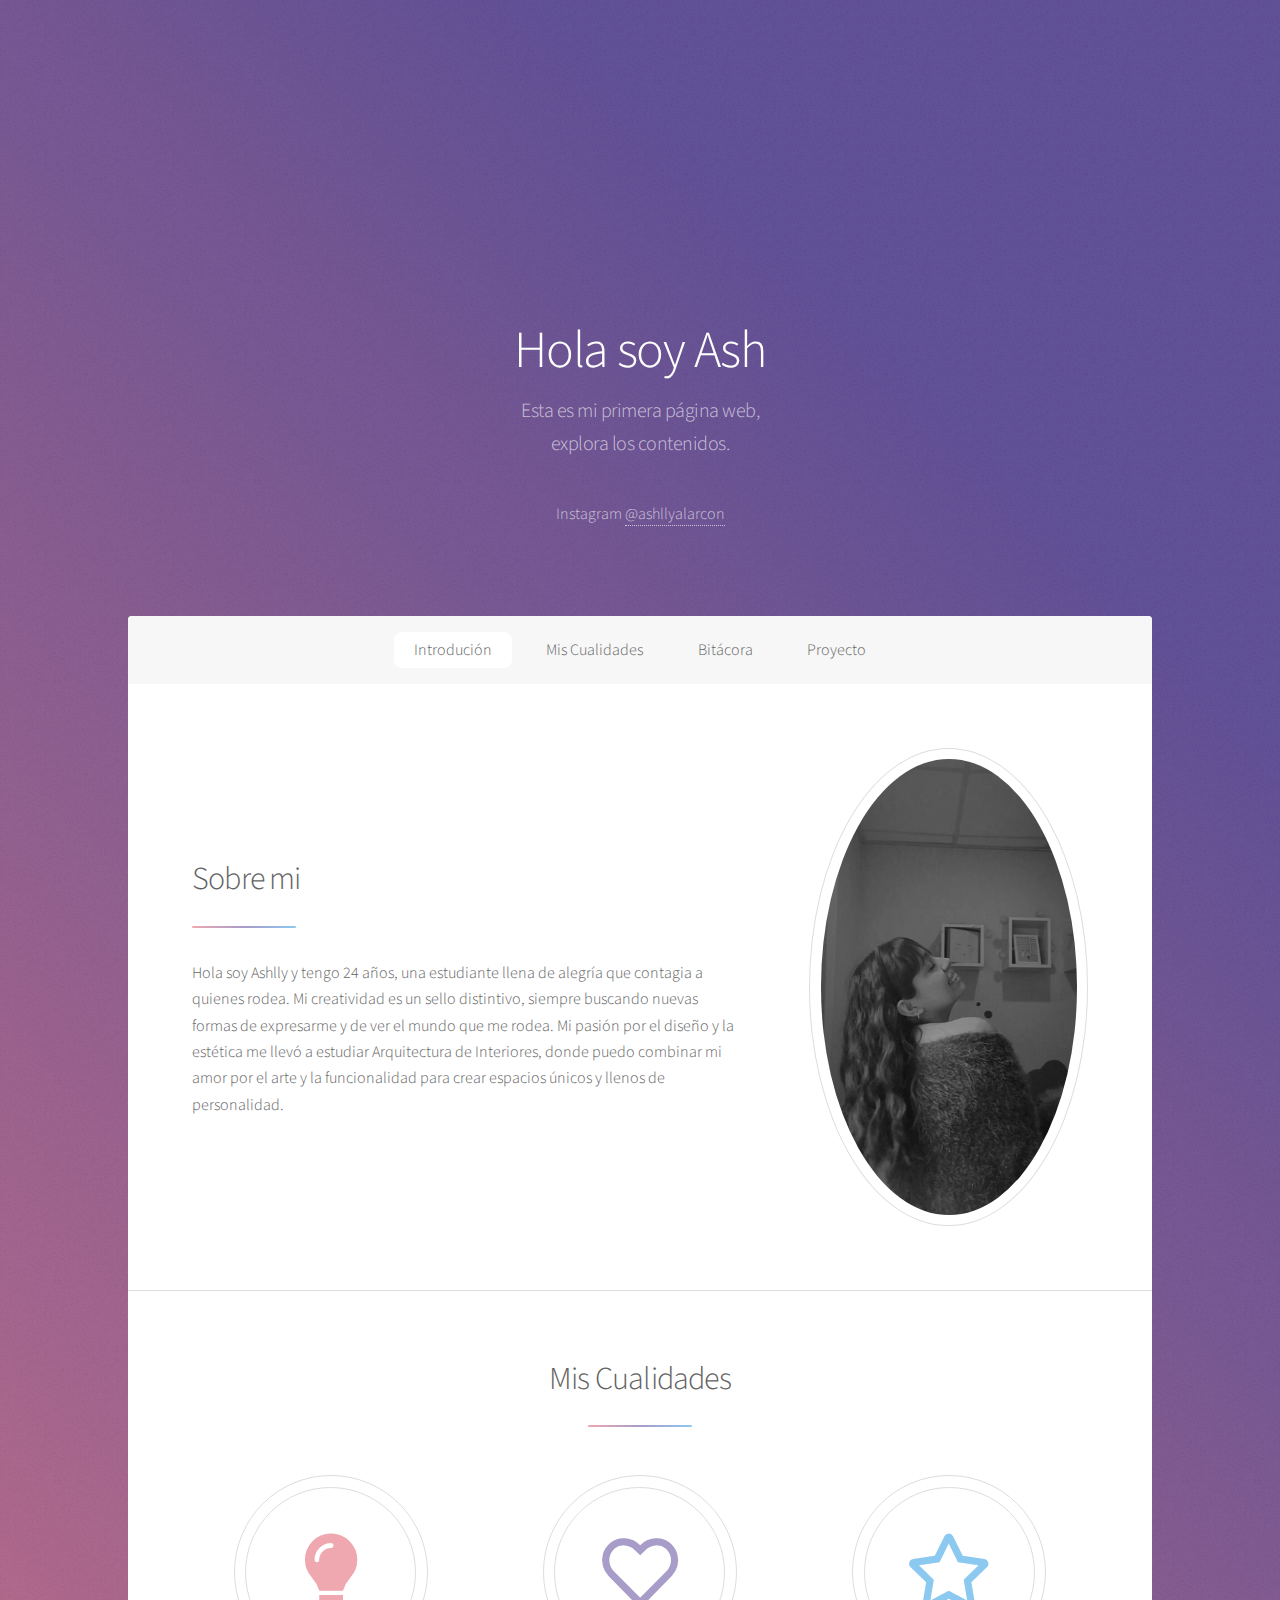
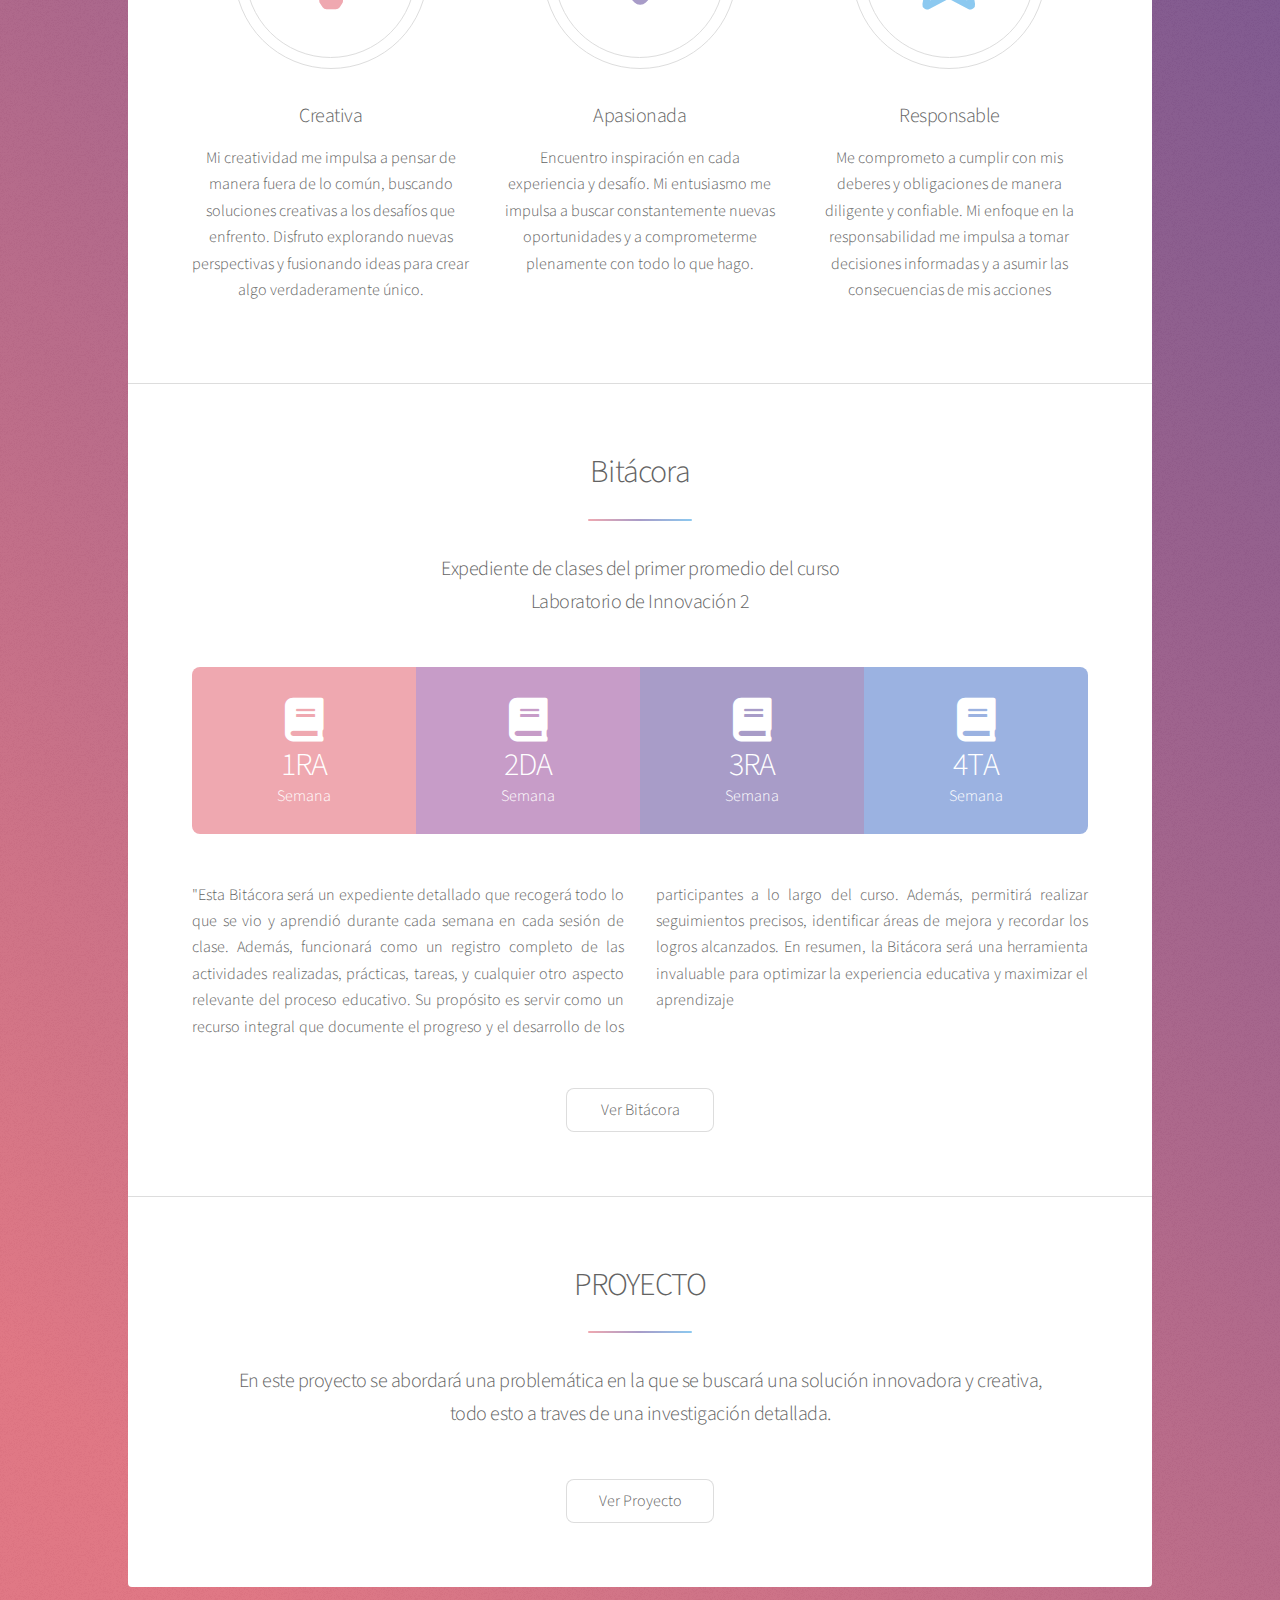
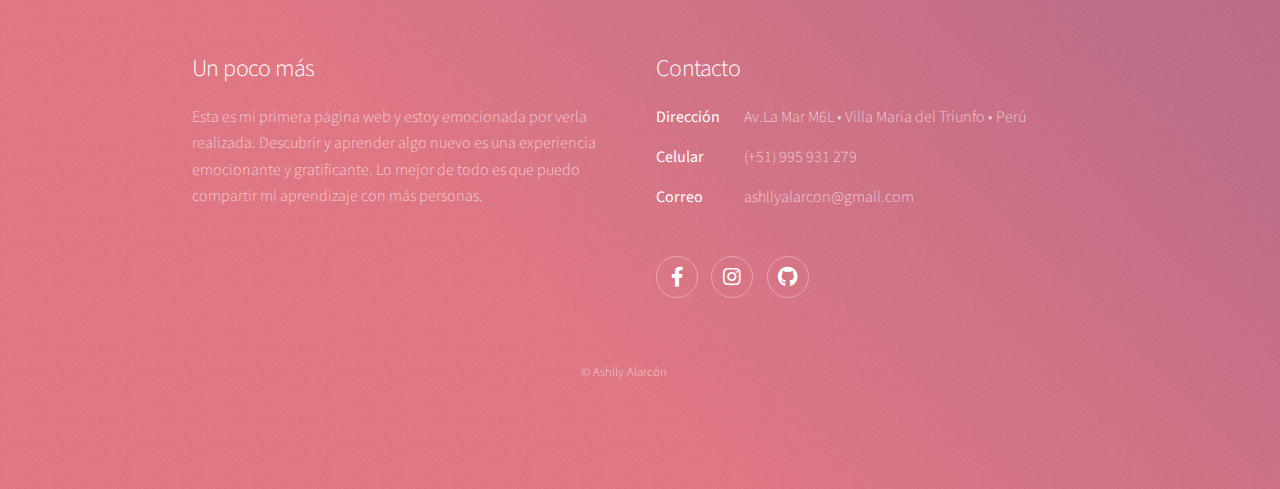
==== commit 1cb50a43: "un poco nas" ====
--- a/index.html
+++ b/index.html
@@ -134,11 +134,8 @@
 				<!-- Footer -->
 					<footer id="footer">
 						<section>
-							<h2>Aliquam sed mauris</h2>
-							<p>Sed lorem ipsum dolor sit amet et nullam consequat feugiat consequat magna adipiscing tempus etiam dolore veroeros. eget dapibus mauris. Cras aliquet, nisl ut viverra sollicitudin, ligula erat egestas velit, vitae tincidunt odio.</p>
-							<ul class="actions">
-								<li><a href="generic.html" class="button">Learn More</a></li>
-							</ul>
+							<h2>Un poco más</h2>
+							<p>Esta es mi primera página web y estoy emocionada por verla realizada. Descubrir y aprender algo nuevo es una experiencia emocionante y gratificante. Lo mejor de todo es que puedo compartir mi aprendizaje con más personas.</p>
 						</section>
 						<section>
 							<h2>Contacto</h2>
@@ -156,7 +153,7 @@
 								<li><a href="https://github.com/AshllyAH/lab2/tree/gh-pages" class="icon brands fa-github alt"><span class="label">GitHub</span></a></li>
 							</ul>
 						</section>
-						<p class="copyright">&copy; Untitled. Design: <a href="https://html5up.net">HTML5 UP</a>.</p>
+						<p class="copyright">&copy; Ashlly Alarcón</p>
 					</footer>
 
 			</div>
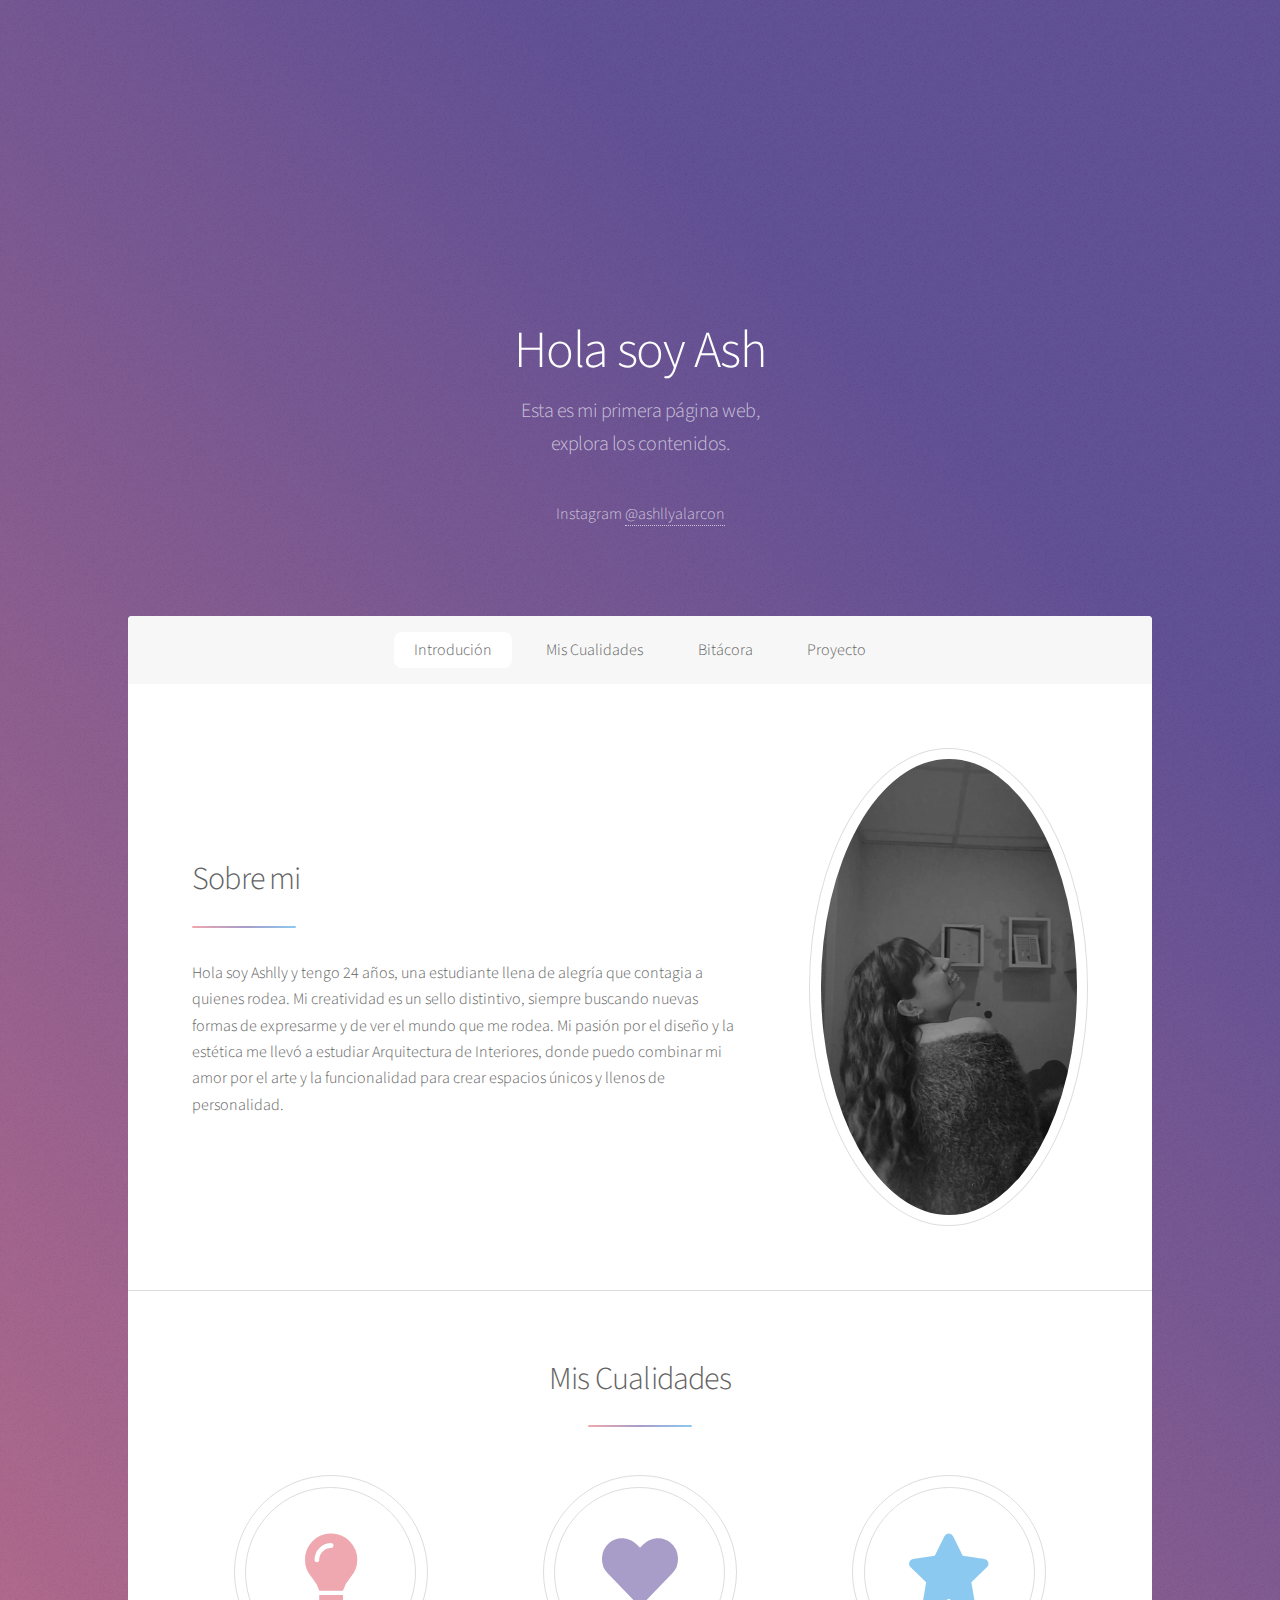
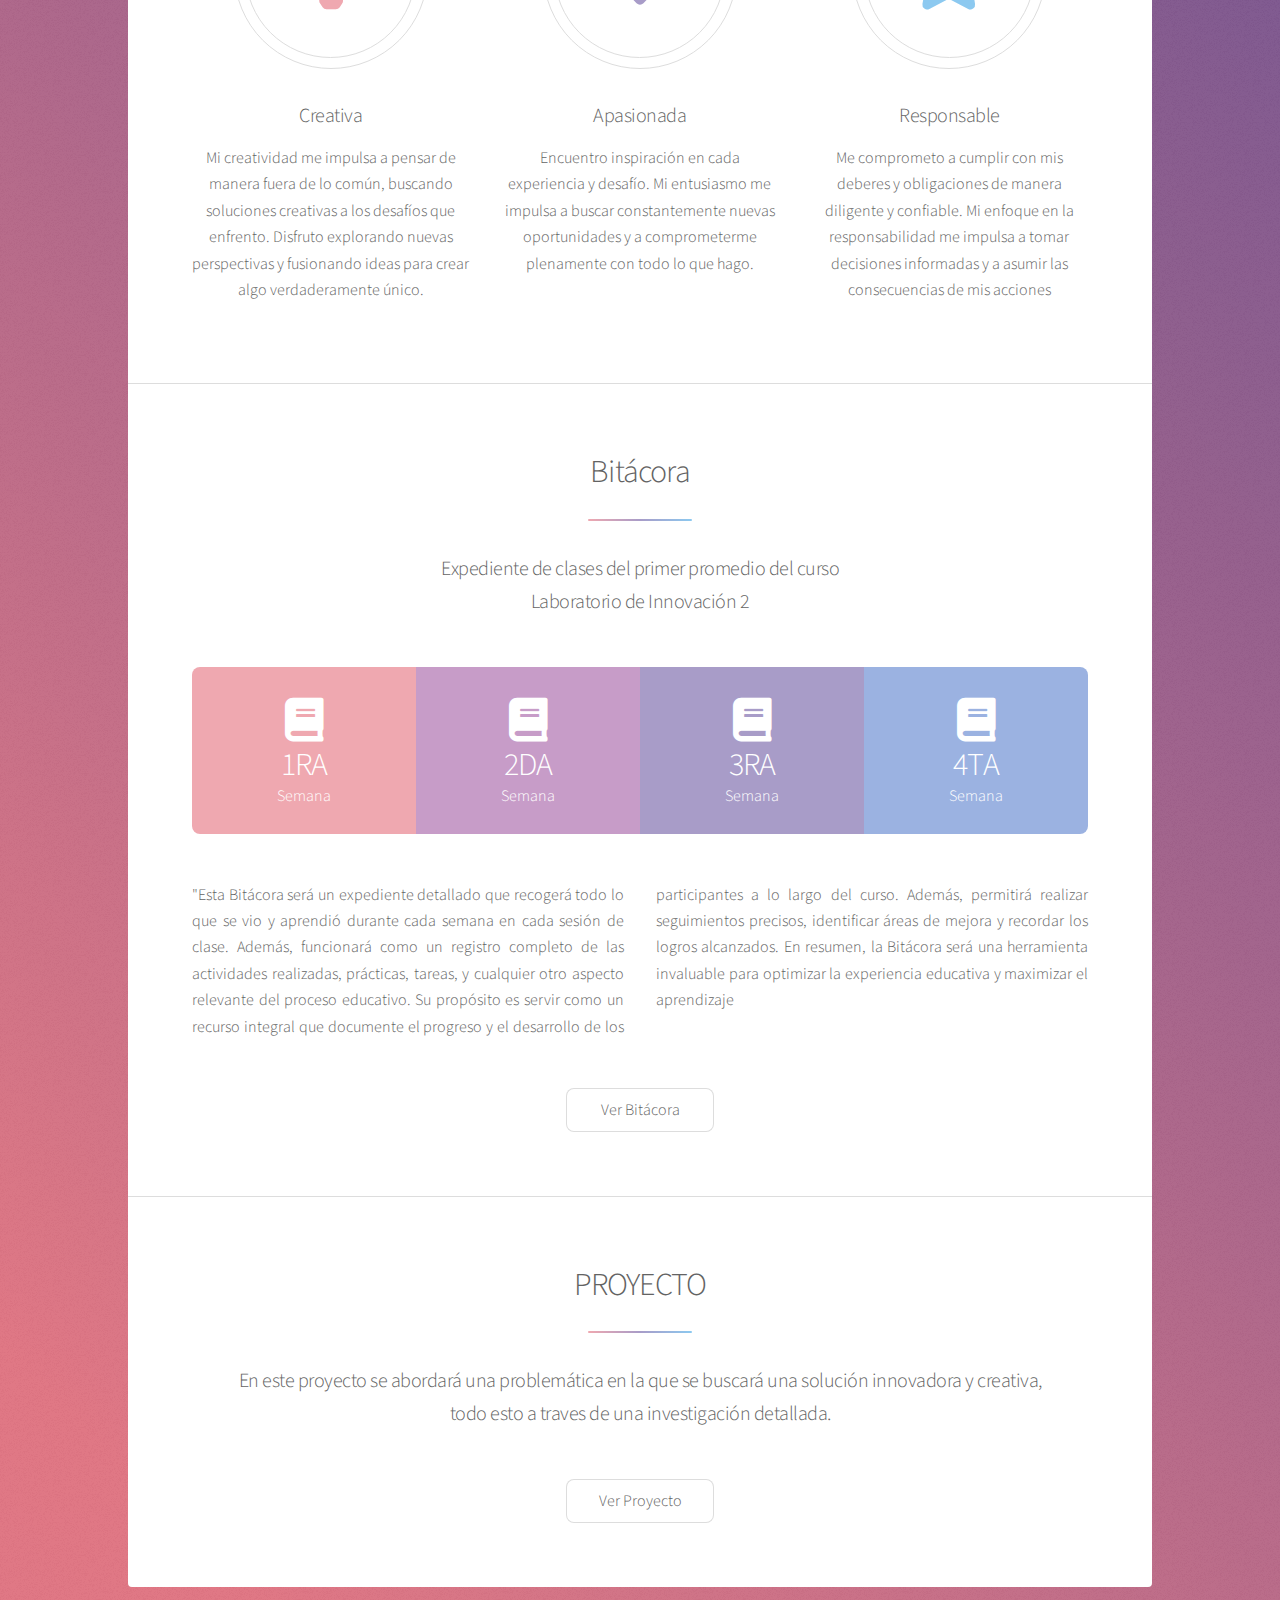
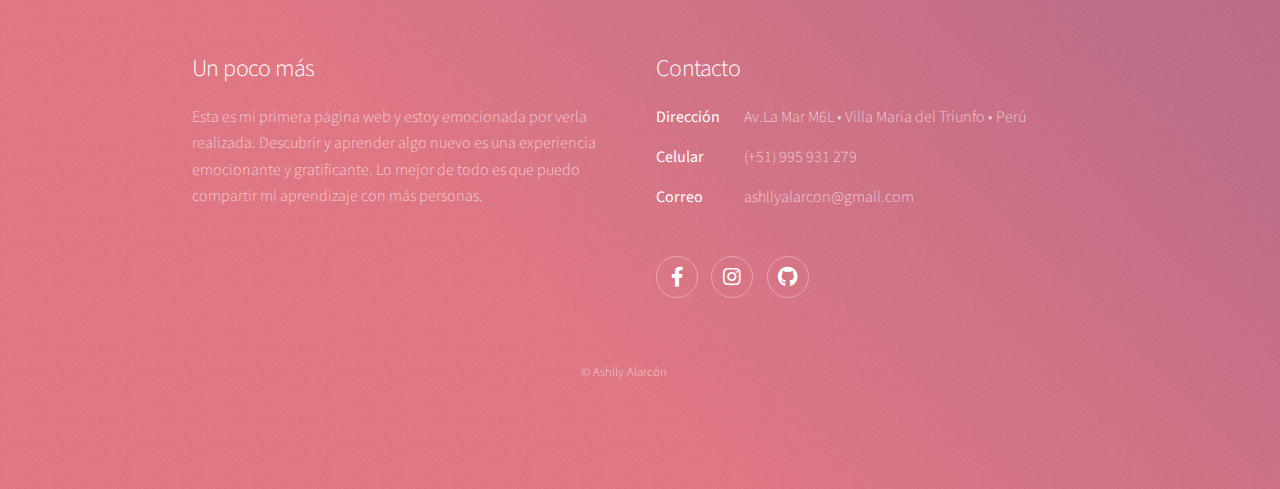
==== commit c362fea6: "FOTO GRUPAL BITACORA" ====
--- a/index.html
+++ b/index.html
@@ -69,12 +69,12 @@
 										<p>Mi creatividad me impulsa a pensar de manera fuera de lo común, buscando soluciones creativas a los desafíos que enfrento. Disfruto explorando nuevas perspectivas y fusionando ideas para crear algo verdaderamente único.</p>
 									</li>
 									<li>
-										<span class="icon major style3 fa-heart"></span>
+										<span class="icon solid major style3 fa-heart"></span>
 										<h3>Apasionada</h3>
 										<p>Encuentro inspiración en cada experiencia y desafío. Mi entusiasmo me impulsa a buscar constantemente nuevas oportunidades y a comprometerme plenamente con todo lo que hago.</p>
 									</li>
 									<li>
-										<span class="icon major style5 fa-star"></span>
+										<span class="icon solid major style5 fa-star"></span>
 										<h3>Responsable</h3>
 										<p>Me comprometo a cumplir con mis deberes y obligaciones de manera diligente y confiable. Mi enfoque en la responsabilidad me impulsa a tomar decisiones informadas y a asumir las consecuencias de mis acciones</p>
 									</li>
